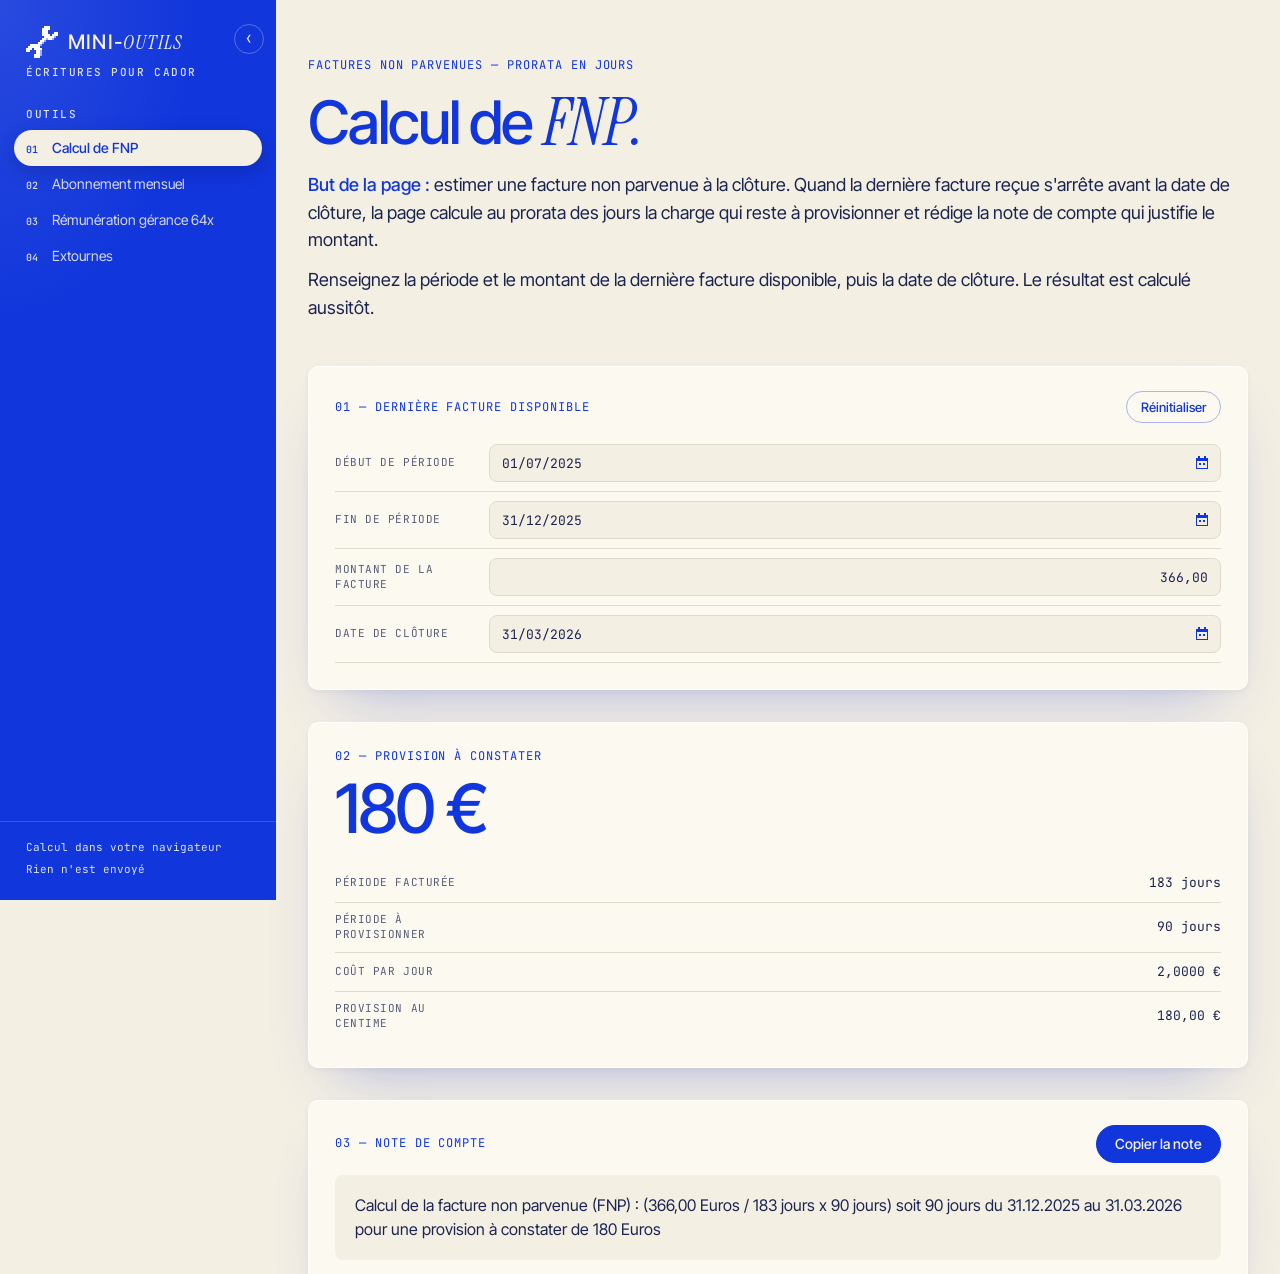
==== index.html @ ea710cd7 "Mini-outils : générateurs d'écritures pour Cador Pages web installables (PWA) : calcul de FNP, abonn" ====
<!DOCTYPE html>
<html lang="fr">
<head>
<meta charset="utf-8">
<meta name="viewport" content="width=device-width, initial-scale=1">
<title>Mini-outils</title>
<meta name="theme-color" content="#1136DB">
<link rel="manifest" href="manifest.webmanifest">
<!-- Page d'accueil : renvoie vers le premier outil. -->
<meta http-equiv="refresh" content="0; url=fnp.html">
<style>body { margin: 0; background: #F4EFE3; color: #1B2450; font: 16px system-ui, sans-serif; padding: 32px; }</style>
</head>
<body>
<p><a href="fnp.html">Ouvrir les mini-outils</a></p>
</body>
</html>
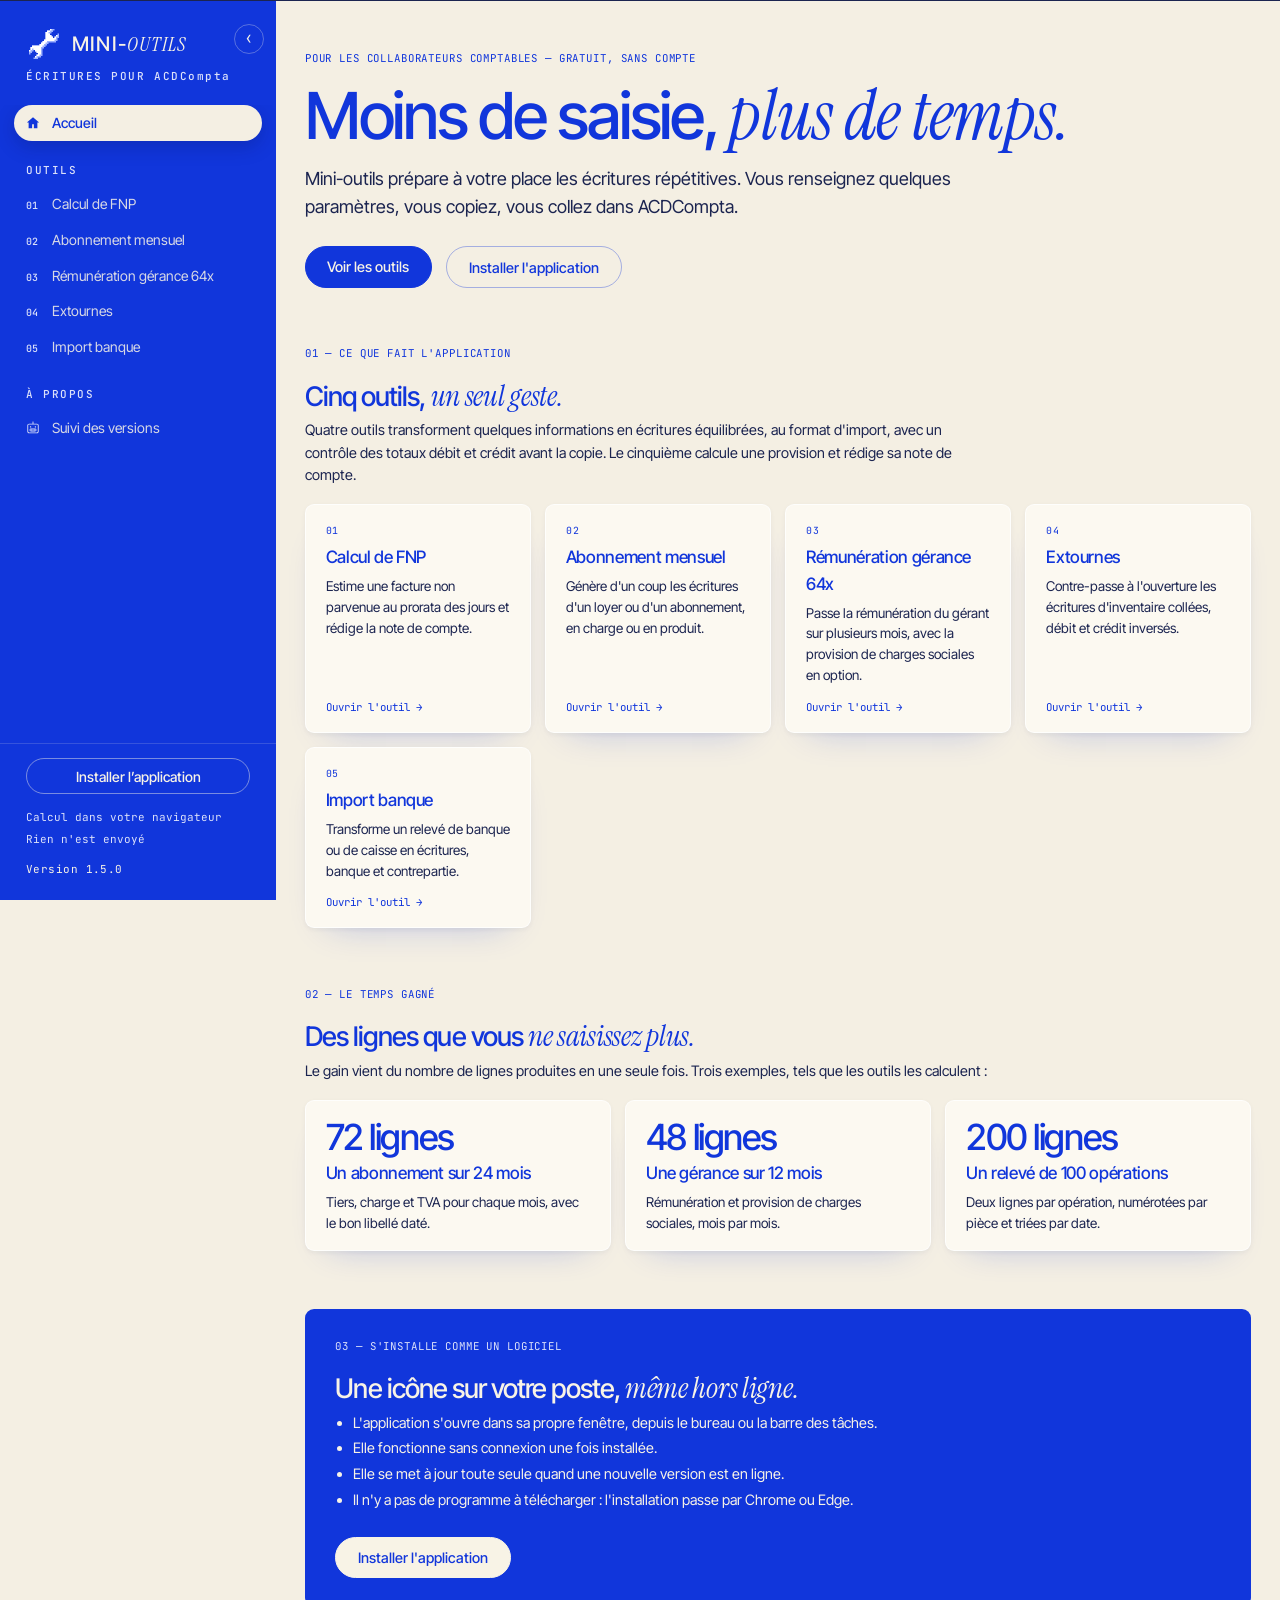
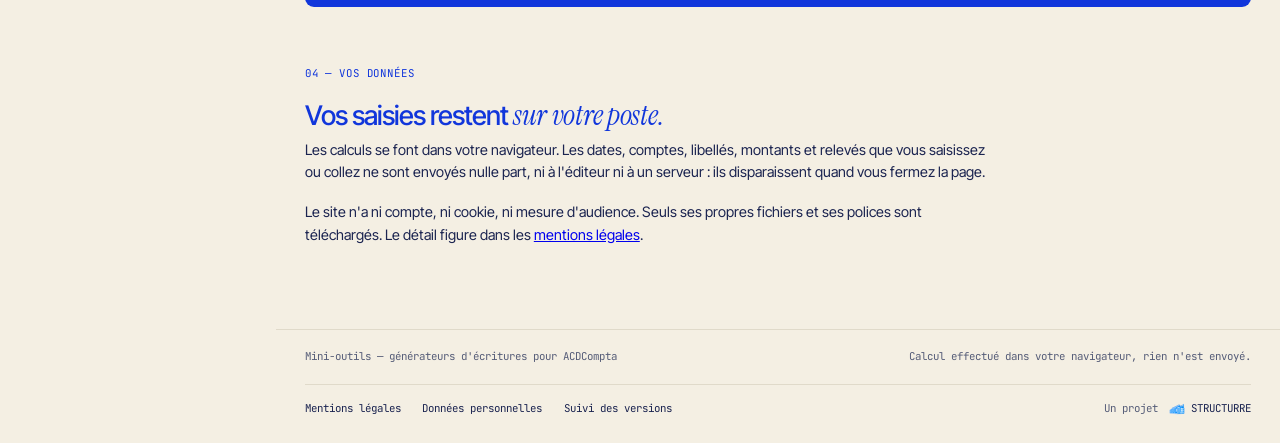
==== commit 22aee8d9: "Version 1.5.0 : page d'accueil Co-Authored-By: Claude Fable 5.2 <noreply@anthropic.com>" ====
--- a/index.html
+++ b/index.html
@@ -3,14 +3,130 @@
 <head>
 <meta charset="utf-8">
 <meta name="viewport" content="width=device-width, initial-scale=1">
-<title>Mini-outils</title>
 <meta name="theme-color" content="#1136DB">
+<meta name="description" content="Mini-outils prépare les écritures comptables répétitives (FNP, abonnements, rémunération de gérance, extournes, import de relevé) à coller dans ACDCompta. Gratuit, installable, sans envoi de données.">
 <link rel="manifest" href="manifest.webmanifest">
-<!-- Page d'accueil : renvoie vers le premier outil. -->
-<meta http-equiv="refresh" content="0; url=fnp.html">
-<style>body { margin: 0; background: #F4EFE3; color: #1B2450; font: 16px system-ui, sans-serif; padding: 32px; }</style>
+<link rel="apple-touch-icon" href="icones/icone-180.png">
+<title>Mini-outils — écritures comptables prêtes à coller</title>
+<link rel="preconnect" href="https://fonts.googleapis.com">
+<link rel="preconnect" href="https://fonts.gstatic.com" crossorigin>
+<link rel="stylesheet" href="https://fonts.googleapis.com/css2?family=Instrument+Serif:ital@0;1&family=Inter+Tight:wght@400;500;600&family=JetBrains+Mono:wght@400;500&display=swap">
+<link rel="stylesheet" href="commun.css">
 </head>
 <body>
-<p><a href="fnp.html">Ouvrir les mini-outils</a></p>
+
+<nav id="menu" aria-label="Outils"></nav>
+<div id="fond"></div>
+<div id="contenu">
+<div id="barre-mobile">
+  <button id="ouvrir" type="button" aria-label="Ouvrir le menu" aria-controls="menu" aria-expanded="false">&#9776;</button>
+  <span>MINI-OUTILS</span>
+</div>
+
+<main>
+  <div class="conteneur accueil">
+    <p class="eyebrow">Pour les collaborateurs comptables — gratuit, sans compte</p>
+    <h1>Moins de saisie, <em>plus de temps.</em></h1>
+    <p class="lead">Mini-outils prépare à votre place les écritures répétitives. Vous renseignez quelques paramètres, vous copiez, vous collez dans <span class="nom-propre">ACDCompta</span>.</p>
+    <div class="boutons">
+      <a class="btn grand" href="#outils">Voir les outils</a>
+      <button class="btn ghost grand" type="button" data-installer="info-haut">Installer l'application</button>
+      <span class="info-installer" id="info-haut" role="status" hidden></span>
+    </div>
+
+    <section id="outils">
+      <p class="eyebrow">01 — Ce que fait l'application</p>
+      <h2>Cinq outils, <em>un seul geste.</em></h2>
+      <p>Quatre outils transforment quelques informations en écritures équilibrées, au format d'import, avec un contrôle des totaux débit et crédit avant la copie. Le cinquième calcule une provision et rédige sa note de compte.</p>
+      <div class="cartes">
+        <a class="carte" href="fnp.html">
+          <span class="num">01</span>
+          <strong>Calcul de FNP</strong>
+          <span>Estime une facture non parvenue au prorata des jours et rédige la note de compte.</span>
+          <span class="suite">Ouvrir l'outil →</span>
+        </a>
+        <a class="carte" href="abo-mensuel.html">
+          <span class="num">02</span>
+          <strong>Abonnement mensuel</strong>
+          <span>Génère d'un coup les écritures d'un loyer ou d'un abonnement, en charge ou en produit.</span>
+          <span class="suite">Ouvrir l'outil →</span>
+        </a>
+        <a class="carte" href="rem-gerance.html">
+          <span class="num">03</span>
+          <strong>Rémunération gérance 64x</strong>
+          <span>Passe la rémunération du gérant sur plusieurs mois, avec la provision de charges sociales en option.</span>
+          <span class="suite">Ouvrir l'outil →</span>
+        </a>
+        <a class="carte" href="extournes.html">
+          <span class="num">04</span>
+          <strong>Extournes</strong>
+          <span>Contre-passe à l'ouverture les écritures d'inventaire collées, débit et crédit inversés.</span>
+          <span class="suite">Ouvrir l'outil →</span>
+        </a>
+        <a class="carte" href="import-banque.html">
+          <span class="num">05</span>
+          <strong>Import banque</strong>
+          <span>Transforme un relevé de banque ou de caisse en écritures, banque et contrepartie.</span>
+          <span class="suite">Ouvrir l'outil →</span>
+        </a>
+      </div>
+    </section>
+
+    <section>
+      <p class="eyebrow">02 — Le temps gagné</p>
+      <h2>Des lignes que vous <em>ne saisissez plus.</em></h2>
+      <p>Le gain vient du nombre de lignes produites en une seule fois. Trois exemples, tels que les outils les calculent :</p>
+      <div class="cartes">
+        <div class="carte">
+          <span class="chiffre">72 lignes</span>
+          <strong>Un abonnement sur 24 mois</strong>
+          <span>Tiers, charge et TVA pour chaque mois, avec le bon libellé daté.</span>
+        </div>
+        <div class="carte">
+          <span class="chiffre">48 lignes</span>
+          <strong>Une gérance sur 12 mois</strong>
+          <span>Rémunération et provision de charges sociales, mois par mois.</span>
+        </div>
+        <div class="carte">
+          <span class="chiffre">200 lignes</span>
+          <strong>Un relevé de 100 opérations</strong>
+          <span>Deux lignes par opération, numérotées par pièce et triées par date.</span>
+        </div>
+      </div>
+    </section>
+
+    <section class="bandeau-bleu">
+      <p class="eyebrow" style="color: var(--on-blue-muted)">03 — S'installe comme un logiciel</p>
+      <h2>Une icône sur votre poste, <em>même hors ligne.</em></h2>
+      <ul>
+        <li>L'application s'ouvre dans sa propre fenêtre, depuis le bureau ou la barre des tâches.</li>
+        <li>Elle fonctionne sans connexion une fois installée.</li>
+        <li>Elle se met à jour toute seule quand une nouvelle version est en ligne.</li>
+        <li>Il n'y a pas de programme à télécharger : l'installation passe par Chrome ou Edge.</li>
+      </ul>
+      <div class="boutons">
+        <button class="btn grand" type="button" data-installer="info-bas">Installer l'application</button>
+        <span class="info-installer" id="info-bas" role="status" hidden></span>
+      </div>
+    </section>
+
+    <section>
+      <p class="eyebrow">04 — Vos données</p>
+      <h2>Vos saisies restent <em>sur votre poste.</em></h2>
+      <p>Les calculs se font dans votre navigateur. Les dates, comptes, libellés, montants et relevés que vous saisissez ou collez ne sont envoyés nulle part, ni à l'éditeur ni à un serveur : ils disparaissent quand vous fermez la page.</p>
+      <p>Le site n'a ni compte, ni cookie, ni mesure d'audience. Seuls ses propres fichiers et ses polices sont téléchargés. Le détail figure dans les <a href="mentions-legales.html#donnees">mentions légales</a>.</p>
+    </section>
+  </div>
+</main>
+
+<footer class="site-footer">
+  <div class="conteneur">
+    <span>Mini-outils — générateurs d'écritures pour ACDCompta</span>
+    <span>Calcul effectué dans votre navigateur, rien n'est envoyé.</span>
+  </div>
+</footer>
+</div>
+
+<script src="commun.js"></script>
 </body>
 </html>
--- a/commun.css
+++ b/commun.css
@@ -0,0 +1,364 @@
+/* Mini-outils — styles communs. Thème repris de capedinvisibilite.fr */
+:root {
+  --blue: #1136DB;
+  --ink: #1B2450;
+  --muted: #565D78;
+  --cream: #F4EFE3;
+  --paper: #FCF9F1;
+  --chip: #EBE6D9;
+  --line: #E0DACA;
+  --on-blue: #F8F3E6;
+  --on-blue-muted: #DCE1FA;
+  --sans: 'Inter Tight', system-ui, sans-serif;
+  --serif: 'Instrument Serif', Georgia, serif;
+  --mono: 'JetBrains Mono', ui-monospace, Menlo, Consolas, monospace;
+}
+* { box-sizing: border-box; }
+[hidden] { display: none !important; }
+body {
+  margin: 0;
+  background: var(--cream);
+  color: var(--ink);
+  font-family: var(--sans);
+  font-size: 16px;
+  line-height: 1.55;
+  -webkit-font-smoothing: antialiased;
+}
+.conteneur { max-width: 1560px; margin: 0 auto; padding: 0 32px; }
+
+/* ---------- Menu de gauche (rempli par commun.js) ---------- */
+body { display: grid; grid-template-columns: 276px minmax(0, 1fr); min-height: 100vh; }
+#menu {
+  position: sticky; top: 0; height: 100vh; display: flex; flex-direction: column; min-height: 0;
+  background: var(--blue); color: var(--on-blue);
+}
+#menu :focus-visible { outline: 2px solid var(--on-blue); outline-offset: 2px; }
+.logo {
+  display: flex; align-items: center; gap: 10px; padding: 26px 26px 6px;
+  color: var(--on-blue); font-size: 20px; font-weight: 500; letter-spacing: 0.06em; text-decoration: none;
+}
+.logo svg { width: 36px; height: 36px; flex: none; }
+.logo b { font-weight: inherit; }
+.logo span { font-family: var(--serif); font-style: italic; font-weight: 400; }
+#menu h2:not(:first-child) { margin-top: 22px; }
+.entree .num svg { display: block; width: 14px; height: 14px; position: relative; top: 2px; }
+/* Un nom de logiciel garde sa casse, même dans un libellé en majuscules. */
+.nom-propre { text-transform: none; }
+.marque-sous {
+  display: block; padding: 0 26px 20px; color: var(--on-blue-muted);
+  font-family: var(--mono); font-size: 11px; font-weight: 500; letter-spacing: .14em; text-transform: uppercase;
+}
+#menu .defile { flex: 1; overflow-y: auto; padding: 0 14px 12px; scrollbar-width: thin; scrollbar-color: rgba(248, 243, 230, .25) transparent; }
+#menu h2 {
+  margin: 6px 12px 8px; color: var(--on-blue-muted);
+  font-family: var(--mono); font-size: 11px; font-weight: 500; line-height: 1.4; letter-spacing: .14em; text-transform: uppercase;
+}
+.entree {
+  display: flex; align-items: baseline; gap: 10px; width: 100%; padding: 7px 12px; border-radius: 999px;
+  color: rgba(248, 243, 230, .86); font-size: 14px; text-decoration: none; transition: background .15s, color .15s;
+}
+.entree .num { font-family: var(--mono); font-size: 10px; font-weight: 500; color: var(--on-blue-muted); width: 16px; flex: none; }
+.entree .lib { flex: 1; min-width: 0; overflow: hidden; text-overflow: ellipsis; white-space: nowrap; }
+.entree:hover { background: rgba(248, 243, 230, .10); color: var(--on-blue); }
+.entree[aria-current="page"] { background: var(--cream); color: var(--blue); font-weight: 500; box-shadow: 0 6px 18px rgba(8, 20, 90, .25); }
+.entree[aria-current="page"] .num { color: var(--blue); }
+#menu .pied {
+  padding: 14px 26px 20px; border-top: 1px solid rgba(248, 243, 230, .16); color: var(--on-blue-muted);
+  font-family: var(--mono); font-size: 11px; line-height: 2;
+}
+#menu .pied span { display: block; white-space: nowrap; }
+#installer {
+  display: block; width: 100%; height: 36px; margin: 0 0 12px; padding: 0 14px; cursor: pointer;
+  border-radius: 9999px; border: 1px solid rgba(248, 243, 230, .45); background: transparent; color: var(--on-blue);
+  font-family: var(--sans); font-size: 14px; font-weight: 500; transition: background .15s, color .15s;
+}
+#menu .pied #installer-info { white-space: normal; line-height: 1.5; margin: -4px 0 12px; color: var(--on-blue); }
+#installer:hover { background: var(--cream); color: var(--blue); border-color: var(--cream); }
+#menu .pied .version { display: block; margin-top: 8px; color: var(--on-blue); letter-spacing: .04em; text-decoration: none; }
+#menu .pied .version:hover { text-decoration: underline; text-underline-offset: 3px; }
+#replier {
+  position: absolute; top: 24px; right: 12px; width: 30px; height: 30px; padding: 0 0 2px;
+  border-radius: 50%; border: 1px solid rgba(248, 243, 230, .3); background: transparent; color: var(--on-blue);
+  font-family: var(--sans); font-size: 18px; line-height: 1; cursor: pointer; transition: background .15s;
+}
+#replier:hover { background: rgba(248, 243, 230, .14); }
+.logo { padding-right: 50px; }
+
+/* Menu replié : bande étroite avec le logo et les numéros (grand écran seulement) */
+@media (min-width: 821px) {
+  body { transition: grid-template-columns .2s ease; }
+  body.menu-replie { grid-template-columns: 64px minmax(0, 1fr); }
+  body.menu-replie .logo { padding: 24px 0 14px; justify-content: center; }
+  body.menu-replie .logo b, body.menu-replie .marque-sous, body.menu-replie #menu h2,
+  body.menu-replie .entree .lib, body.menu-replie #menu .pied { display: none; }
+  body.menu-replie #replier { position: static; margin: 0 auto 18px; flex: none; }
+  body.menu-replie #menu .defile { padding: 0 9px 12px; }
+  body.menu-replie .entree { justify-content: center; padding: 9px 0; }
+  body.menu-replie .entree .num { width: auto; font-size: 12px; }
+}
+/* Tout le contenu (hors menu) est affiché à 90 % de sa taille. */
+#contenu { min-width: 0; zoom: 0.9; }
+
+/* Ligne en haut de la page, sur toute la largeur, pour la détacher de la barre de titre
+   de la fenêtre (application installée) ou du navigateur. Elle reste visible au défilement. */
+body::before {
+  content: ""; position: fixed; z-index: 50; top: 0; left: 0; right: 0; height: 1px;
+  background: var(--ink); pointer-events: none;
+}
+#barre-mobile { display: none; }
+#fond { display: none; }
+
+main { padding: 56px 0 72px; }
+.eyebrow {
+  font-family: var(--mono); font-size: 12px; text-transform: uppercase;
+  letter-spacing: 0.08em; color: var(--blue); margin: 0 0 14px;
+}
+h1 {
+  font-size: clamp(38px, 5.2vw, 60px); line-height: 1.02; font-weight: 500;
+  letter-spacing: -0.035em; color: var(--blue); margin: 0 0 16px;
+}
+h1 em { font-family: var(--serif); font-style: italic; font-weight: 400; letter-spacing: -0.01em; font-size: 1.08em; }
+.lead { font-size: 18px; margin: 0 0 12px; }
+.lead strong { font-weight: 500; color: var(--blue); }
+.lead + .grille { margin-top: 44px; }
+
+.grille { display: grid; grid-template-columns: 380px minmax(0, 1fr); gap: 32px; align-items: start; }
+.colonne { display: grid; gap: 32px; }
+
+.panel {
+  background: var(--paper);
+  border: 1px solid rgba(255, 255, 255, .8);
+  border-radius: 10px;
+  box-shadow: 0 30px 60px -30px rgba(17, 54, 219, .32), 0 2px 6px rgba(27, 36, 80, .05);
+  padding: 24px 26px 26px;
+}
+.panel .eyebrow { margin-bottom: 8px; }
+
+.champ {
+  display: grid; grid-template-columns: 140px minmax(0, 1fr); gap: 14px; align-items: center;
+  padding: 9px 0; border-bottom: 1px solid var(--line);
+}
+.champ:last-child { border-bottom: 0; }
+.champ label, .champ .etiquette {
+  font-family: var(--mono); font-size: 11px; text-transform: uppercase;
+  letter-spacing: 0.05em; color: var(--muted); line-height: 1.4;
+}
+.champ .aide { display: block; text-transform: none; letter-spacing: 0; font-size: 11px; margin-top: 2px; opacity: .85; }
+.champ input[type="text"], .champ input[type="number"], .champ input[type="date"], .champ select {
+  width: 100%; height: 38px; padding: 0 12px;
+  font-family: var(--mono); font-size: 13px; color: var(--ink);
+  background: var(--cream); border: 1px solid var(--line); border-radius: 8px;
+}
+.saisie {
+  display: block; width: 100%; min-height: 240px; padding: 12px; resize: vertical;
+  font-family: var(--mono); font-size: 12px; line-height: 1.6; color: var(--ink); white-space: pre; overflow: auto; tab-size: 12;
+  background: var(--cream); border: 1px solid var(--line); border-radius: 8px;
+}
+.saisie:focus { outline: 2px solid var(--blue); outline-offset: 1px; border-color: var(--blue); }
+.aide-bloc { font-size: 14px; color: var(--muted); margin: 0 0 12px; }
+.champ input:focus, .champ select:focus { outline: 2px solid var(--blue); outline-offset: 1px; border-color: var(--blue); }
+/* ---------- Copie réussie : confettis et message ---------- */
+.confetti { position: fixed; z-index: 60; pointer-events: none; }
+.bravo {
+  position: fixed; z-index: 55; left: 50%; bottom: 32px; max-width: calc(100vw - 32px);
+  padding: 12px 22px; border-radius: 9999px; background: var(--blue); color: var(--on-blue);
+  font-size: 16px; font-weight: 500; text-align: center;
+  box-shadow: 0 18px 40px -12px rgba(17, 54, 219, .55);
+  opacity: 0; transform: translate(-50%, 16px); pointer-events: none;
+  transition: opacity .25s ease, transform .25s ease;
+}
+.bravo.visible { opacity: 1; transform: translate(-50%, 0); }
+
+/* ---------- Bandeau « nouvelle version disponible » ---------- */
+.maj {
+  position: fixed; z-index: 58; left: 50%; top: 20px; transform: translateX(-50%); max-width: calc(100vw - 32px);
+  display: flex; align-items: center; gap: 14px; padding: 8px 8px 8px 20px; border-radius: 9999px;
+  background: var(--ink); color: var(--on-blue); font-size: 14px; font-weight: 500;
+  box-shadow: 0 18px 40px -12px rgba(27, 36, 80, .55);
+}
+.maj button {
+  font: inherit; height: 32px; padding: 0 14px; border-radius: 9999px; border: 0; cursor: pointer;
+  background: var(--on-blue); color: var(--blue);
+}
+
+/* ---------- Calendrier maison (construit par commun.js) ---------- */
+.date-champ { position: relative; display: block; }
+.champ .date-champ input { padding-right: 42px; }
+.cal-bouton {
+  position: absolute; top: 4px; right: 4px; width: 30px; height: 30px; padding: 7px;
+  border: 0; border-radius: 50%; background: transparent; color: var(--blue); cursor: pointer;
+}
+.cal-bouton:hover, .cal-bouton[aria-expanded="true"] { background: var(--blue); color: var(--on-blue); }
+.cal-bouton svg { display: block; width: 16px; height: 16px; }
+.cal {
+  position: absolute; z-index: 30; top: calc(100% + 8px); right: 0; width: 292px; padding: 16px 16px 12px;
+  background: var(--paper); border: 1px solid var(--line); border-radius: 10px;
+  box-shadow: 0 30px 60px -20px rgba(17, 54, 219, .38), 0 4px 14px rgba(27, 36, 80, .10);
+}
+.cal button { font: inherit; border: 0; background: transparent; cursor: pointer; padding: 0; color: inherit; }
+.cal button:focus-visible { outline: 2px solid var(--blue); outline-offset: 1px; }
+.cal-tete { display: flex; align-items: center; justify-content: space-between; gap: 8px; margin-bottom: 10px; }
+.cal-titre { font-family: var(--sans); font-size: 18px; font-weight: 500; letter-spacing: -0.02em; color: var(--blue); text-transform: capitalize; white-space: nowrap; }
+.cal-titre em { font-family: var(--serif); font-style: italic; font-weight: 400; font-size: 1.12em; letter-spacing: 0; }
+.cal-nav { display: flex; gap: 2px; }
+.cal-nav button { width: 26px; height: 26px; border-radius: 50%; color: var(--blue); font-size: 16px; line-height: 1; padding-bottom: 2px; }
+.cal-nav button:hover { background: var(--chip); }
+.cal-grille { display: grid; grid-template-columns: repeat(7, 1fr); gap: 2px; }
+.cal-jour-nom {
+  font-family: var(--mono); font-size: 10px; text-transform: uppercase; letter-spacing: .08em;
+  color: var(--muted); text-align: center; padding: 6px 0;
+}
+.cal .cal-jour {
+  height: 34px; border-radius: 9999px; font-family: var(--mono); font-size: 13px; color: var(--ink);
+  border: 1px solid transparent; transition: background .12s;
+}
+.cal .cal-jour:hover { background: var(--chip); }
+.cal .cal-jour.hors { color: var(--muted); opacity: .5; }
+.cal .cal-jour.auj { border-color: rgba(17, 54, 219, .45); color: var(--blue); }
+.cal .cal-jour.choisi { background: var(--blue); color: var(--on-blue); font-weight: 500; opacity: 1; border-color: var(--blue); }
+.cal-pied { display: flex; justify-content: space-between; margin-top: 10px; padding-top: 10px; border-top: 1px solid var(--line); }
+.cal-pied button { font-family: var(--sans); font-size: 13px; font-weight: 500; color: var(--blue); padding: 4px 2px; }
+.cal-pied button:hover { text-decoration: underline; text-underline-offset: 3px; }
+
+.champ input::placeholder { color: var(--muted); opacity: .6; }
+.champ input.erreur { border-color: var(--blue); background: var(--chip); }
+.champ input[type="checkbox"] { width: 20px; height: 20px; margin: 9px 0; accent-color: var(--blue); justify-self: start; }
+.champ .valeur { font-family: var(--mono); font-size: 13px; color: var(--ink); }
+.champ .valeur.code { color: var(--blue); }
+.champ.total .valeur { font-family: var(--sans); font-size: 26px; font-weight: 500; letter-spacing: -0.02em; color: var(--blue); text-align: right; }
+.droite { text-align: right; }
+.ok { display: inline-block; background: var(--blue); color: var(--on-blue); padding: 2px 12px; border-radius: 9999px; font-weight: 500; }
+.ecart { display: inline-block; background: var(--chip); color: var(--ink); padding: 2px 12px; border-radius: 9999px; }
+
+.alertes { margin: 16px 0 0; padding: 0; list-style: none; }
+.alertes:empty { display: none; }
+.alertes li { background: var(--chip); border-radius: 8px; padding: 10px 14px; font-size: 14px; }
+.alertes li + li { margin-top: 6px; }
+
+.barre { display: flex; justify-content: space-between; align-items: center; gap: 16px; flex-wrap: wrap; margin-bottom: 12px; }
+.barre .eyebrow { margin: 0; }
+.barre .actions { display: flex; align-items: center; gap: 14px; flex-wrap: wrap; }
+.btn {
+  font-family: var(--sans); font-size: 14px; font-weight: 500;
+  height: 38px; padding: 0 18px; border-radius: 9999px; cursor: pointer;
+  background: var(--blue); color: var(--on-blue); border: 1px solid var(--blue);
+  transition: background .15s, color .15s;
+}
+.btn:hover:not(:disabled) { background: var(--ink); border-color: var(--ink); }
+.btn.ghost { height: 32px; padding: 0 14px; font-size: 13px; background: transparent; color: var(--blue); border-color: rgba(17, 54, 219, .35); }
+.btn.ghost:hover:not(:disabled) { background: var(--blue); border-color: var(--blue); color: var(--on-blue); }
+.btn:focus-visible { outline: 2px solid var(--blue); outline-offset: 2px; }
+.btn:disabled { background: transparent; color: var(--muted); border-color: var(--line); cursor: not-allowed; }
+.etat { font-family: var(--mono); font-size: 12px; color: var(--muted); }
+
+.cadre-table { overflow-x: auto; }
+table { width: 100%; border-collapse: collapse; }
+thead th {
+  font-family: var(--mono); font-size: 11px; font-weight: 400; text-transform: uppercase;
+  letter-spacing: 0.05em; color: var(--muted); text-align: left;
+  padding: 4px 12px 8px 0; border-bottom: 1px solid var(--line);
+}
+tbody td {
+  padding: 7px 12px 7px 0; font-family: var(--mono); font-size: 13px; color: var(--ink); white-space: nowrap;
+}
+tbody td.num { color: var(--muted); }
+tbody td.compte { color: var(--blue); }
+tbody td.lib { font-family: var(--sans); font-size: 15px; }
+tbody tr.debut td { border-top: 1px solid var(--line); }
+tbody tr:first-child.debut td { border-top: 0; }
+th.droite, td.droite { text-align: right; padding-right: 0; padding-left: 12px; }
+.vide { background: var(--cream); border-radius: 8px; padding: 18px 20px; margin-top: 12px; }
+
+.resultat { font-size: clamp(44px, 6vw, 68px); line-height: 1; font-weight: 500; letter-spacing: -0.035em; color: var(--blue); margin: 6px 0 22px; }
+.note { background: var(--cream); border-radius: 8px; padding: 18px 20px; margin: 0; font-size: 16px; }
+
+.site-footer { border-top: 1px solid var(--line); }
+.site-footer .conteneur {
+  display: flex; justify-content: space-between; gap: 16px; flex-wrap: wrap;
+  padding-top: 20px; padding-bottom: 28px;
+  font-family: var(--mono); font-size: 12px; color: var(--muted);
+}
+
+.pied-commun {
+  flex-basis: 100%; display: flex; justify-content: space-between; align-items: center; gap: 12px 24px; flex-wrap: wrap;
+  margin-top: 6px; padding-top: 16px; border-top: 1px solid var(--line);
+}
+.legal { display: flex; gap: 8px 24px; flex-wrap: wrap; }
+.legal a, .projet a { color: var(--ink); text-decoration: none; }
+.legal a:hover, .projet a:hover { color: var(--blue); text-decoration: underline; text-underline-offset: 3px; }
+.projet a { display: inline-flex; align-items: center; gap: 6px; vertical-align: middle; margin-left: 4px; }
+.projet img { display: block; }
+
+/* ---------- Page d'accueil ---------- */
+.accueil h1 { font-size: clamp(42px, 6vw, 72px); }
+.accueil .lead { max-width: 760px; font-size: 20px; }
+.accueil h2 { font-size: 30px; font-weight: 500; letter-spacing: -0.035em; line-height: 1.1; color: var(--blue); margin: 0 0 8px; }
+.accueil h2 em { font-family: var(--serif); font-style: italic; font-weight: 400; letter-spacing: -0.01em; font-size: 1.08em; }
+.accueil section { margin-top: 64px; }
+.accueil section > p { max-width: 760px; margin: 0 0 20px; }
+.boutons { display: flex; align-items: center; gap: 12px 16px; flex-wrap: wrap; margin-top: 28px; }
+a.btn { display: inline-flex; align-items: center; text-decoration: none; }
+.btn.grand { height: 46px; padding: 0 24px; font-size: 16px; }
+.btn.ghost.grand { height: 46px; padding: 0 24px; font-size: 16px; }
+.info-installer { flex-basis: 100%; font-size: 14px; color: var(--muted); }
+.cartes { display: grid; grid-template-columns: repeat(auto-fit, minmax(250px, 1fr)); gap: 16px; }
+.carte {
+  display: flex; flex-direction: column; gap: 6px; padding: 20px 22px 18px; text-decoration: none; color: var(--ink);
+  background: var(--paper); border: 1px solid rgba(255, 255, 255, .8); border-radius: 10px;
+  box-shadow: 0 20px 40px -28px rgba(17, 54, 219, .32), 0 2px 6px rgba(27, 36, 80, .05);
+  transition: box-shadow .15s, transform .15s;
+}
+a.carte:hover { box-shadow: 0 24px 44px -24px rgba(17, 54, 219, .45), 0 2px 6px rgba(27, 36, 80, .08); transform: translateY(-2px); }
+.carte .num { font-family: var(--mono); font-size: 11px; letter-spacing: .08em; color: var(--blue); }
+.carte strong { font-size: 19px; font-weight: 500; letter-spacing: -0.02em; color: var(--blue); }
+.carte span { font-size: 15px; }
+.carte .chiffre { font-size: 40px; font-weight: 500; letter-spacing: -0.04em; line-height: 1; color: var(--blue); }
+.carte .suite { margin-top: auto; padding-top: 8px; font-family: var(--mono); font-size: 12px; color: var(--blue); }
+.bandeau-bleu { background: var(--blue); color: var(--on-blue); border-radius: 10px; padding: 32px 34px; }
+.bandeau-bleu h2 { color: var(--on-blue); }
+.bandeau-bleu p { color: var(--on-blue-muted); }
+.bandeau-bleu .btn { background: var(--on-blue); color: var(--blue); border-color: var(--on-blue); }
+.bandeau-bleu .btn:hover:not(:disabled) { background: var(--cream); border-color: var(--cream); color: var(--ink); }
+.bandeau-bleu .info-installer { color: var(--on-blue); }
+.bandeau-bleu ul { margin: 0 0 6px; padding-left: 20px; max-width: 760px; }
+.bandeau-bleu li { margin: 0 0 4px; }
+
+/* ---------- Pages de texte (mentions légales) ---------- */
+.conteneur.prose { max-width: 844px; margin: 0; }
+.prose h2 { font-size: 24px; font-weight: 500; letter-spacing: -0.03em; line-height: 1.15; color: var(--blue); margin: 40px 0 10px; scroll-margin-top: 24px; }
+.prose p { margin: 0 0 10px; }
+.prose a { color: var(--blue); text-underline-offset: 3px; }
+.version-bloc { padding: 4px 0 14px; border-bottom: 1px solid var(--line); }
+.version-bloc h2 { display: flex; align-items: center; gap: 12px; margin: 22px 0 8px; font-family: var(--mono); font-size: 12px; font-weight: 400; letter-spacing: .05em; text-transform: uppercase; color: var(--muted); }
+.version-bloc .numero { background: var(--blue); color: var(--on-blue); padding: 2px 12px; border-radius: 9999px; font-size: 13px; font-weight: 500; letter-spacing: 0; }
+.version-bloc ul { margin: 0; padding-left: 20px; }
+.version-bloc li { margin: 0 0 4px; }
+.prose .donnee { font-family: var(--mono); font-size: 14px; }
+
+@media (max-width: 1400px) {
+  .grille { grid-template-columns: minmax(0, 1fr); }
+}
+@media (max-width: 820px) {
+  body { grid-template-columns: minmax(0, 1fr); }
+  #menu { position: fixed; z-index: 40; inset: 0 auto 0 0; width: min(300px, 86vw); transform: translateX(-102%); transition: transform .25s ease; }
+  #replier { display: none; }
+  body.menu-ouvert #menu { transform: none; box-shadow: 0 0 60px rgba(8, 20, 90, .5); }
+  body.menu-ouvert #fond { display: block; position: fixed; z-index: 35; inset: 0; background: rgba(27, 36, 80, .35); }
+  #barre-mobile {
+    display: flex; align-items: center; gap: 12px; padding: 12px 16px; border-bottom: 1px solid var(--line);
+    position: sticky; top: 0; z-index: 5; background: var(--cream);
+    color: var(--blue); font-weight: 500; letter-spacing: 0.06em;
+  }
+  #ouvrir {
+    width: 42px; height: 42px; flex: none; border-radius: 50%; border: 0; cursor: pointer;
+    background: var(--blue); color: var(--on-blue); font-size: 18px; line-height: 1;
+  }
+  .conteneur { padding: 0 16px; }
+  main { padding: 36px 0 48px; }
+  .panel { padding: 20px 18px; }
+}
+@media (prefers-reduced-motion: reduce) { * { transition: none !important; } }
+@media print {
+  body { display: block; }
+  #menu, #barre-mobile, .btn { display: none !important; }
+}
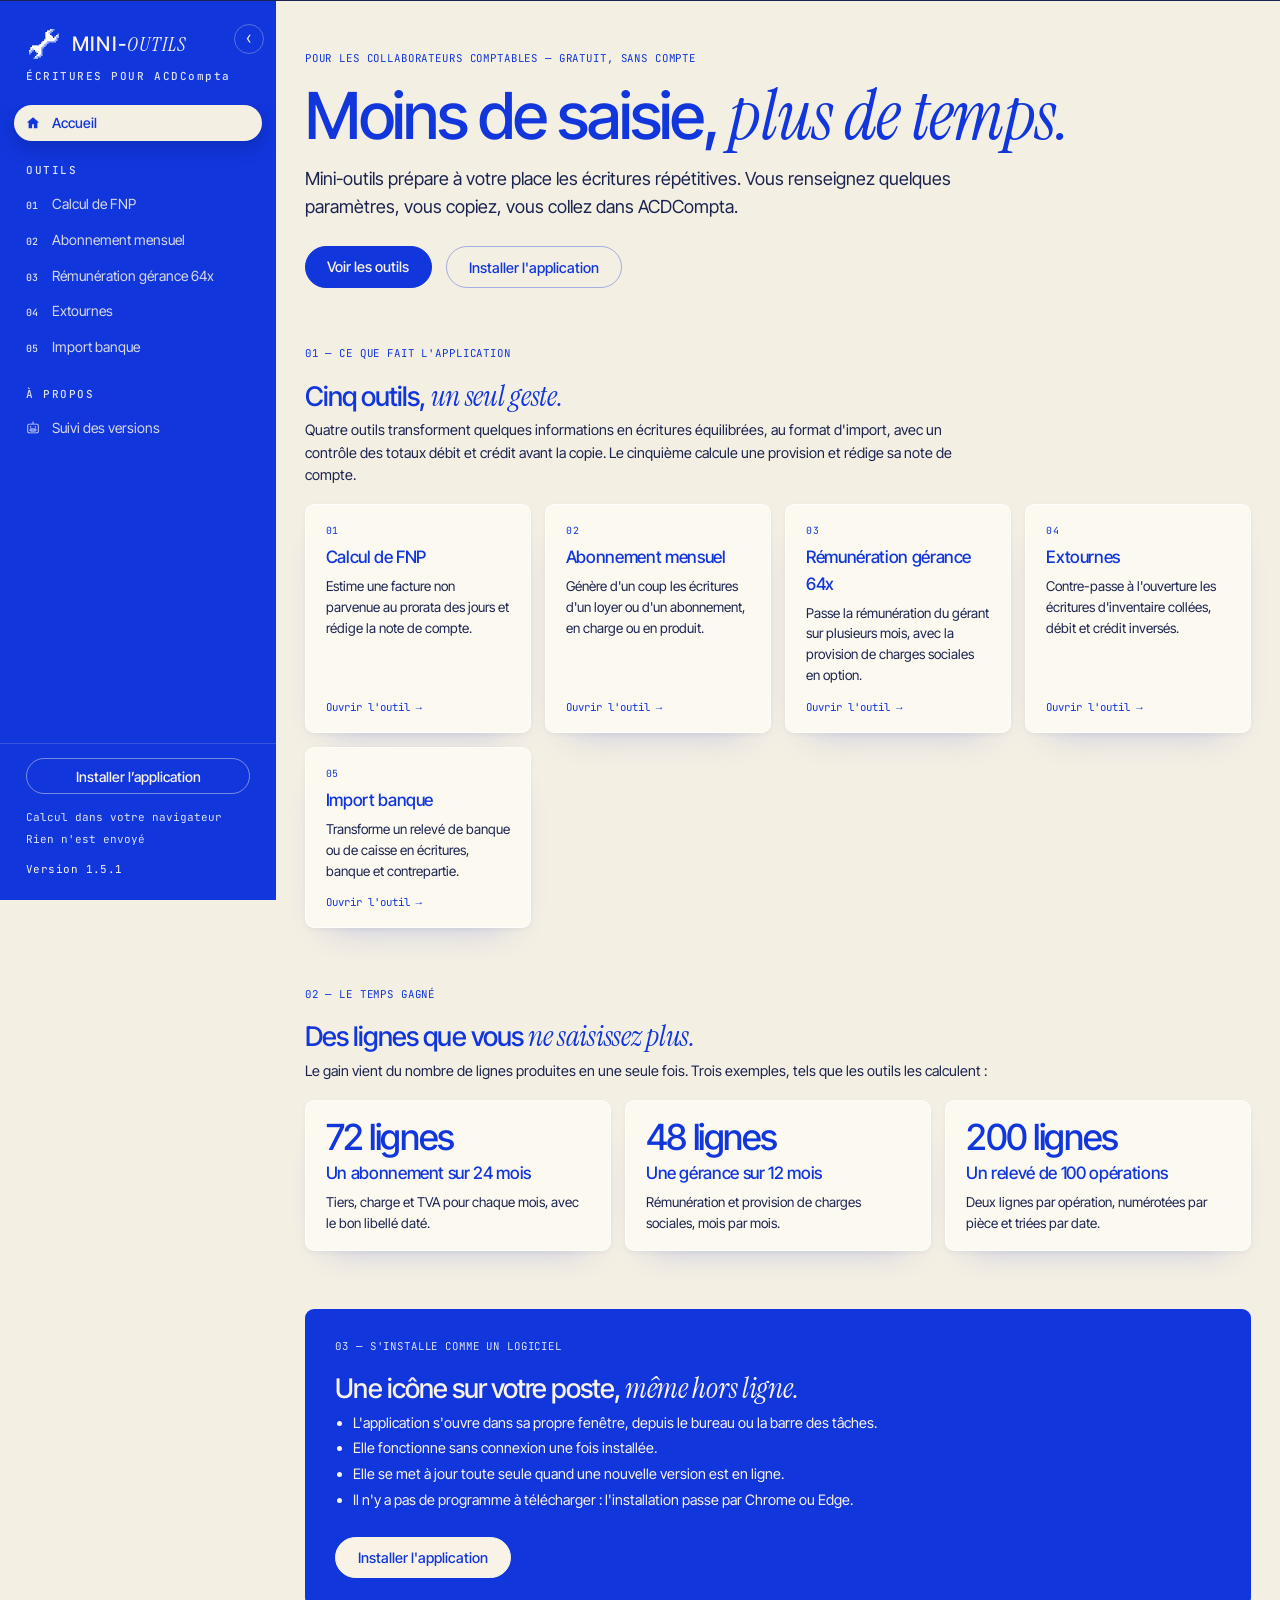
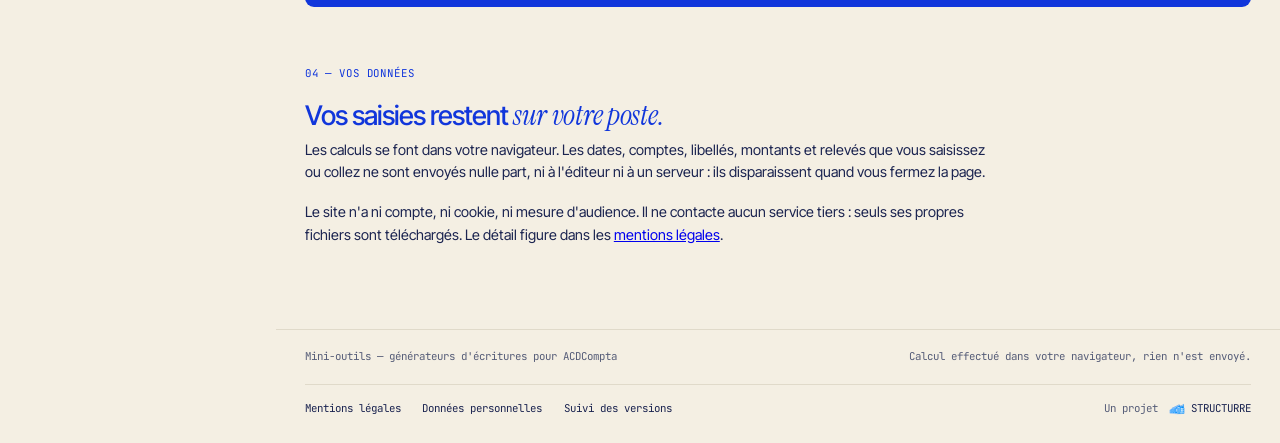
==== commit b615ad30: "Version 1.5.1 : polices hébergées dans le site Co-Authored-By: Claude Fable 5.2 <noreply@anthropic.c" ====
--- a/index.html
+++ b/index.html
@@ -8,9 +8,6 @@
 <link rel="manifest" href="manifest.webmanifest">
 <link rel="apple-touch-icon" href="icones/icone-180.png">
 <title>Mini-outils — écritures comptables prêtes à coller</title>
-<link rel="preconnect" href="https://fonts.googleapis.com">
-<link rel="preconnect" href="https://fonts.gstatic.com" crossorigin>
-<link rel="stylesheet" href="https://fonts.googleapis.com/css2?family=Instrument+Serif:ital@0;1&family=Inter+Tight:wght@400;500;600&family=JetBrains+Mono:wght@400;500&display=swap">
 <link rel="stylesheet" href="commun.css">
 </head>
 <body>
@@ -114,7 +111,7 @@
       <p class="eyebrow">04 — Vos données</p>
       <h2>Vos saisies restent <em>sur votre poste.</em></h2>
       <p>Les calculs se font dans votre navigateur. Les dates, comptes, libellés, montants et relevés que vous saisissez ou collez ne sont envoyés nulle part, ni à l'éditeur ni à un serveur : ils disparaissent quand vous fermez la page.</p>
-      <p>Le site n'a ni compte, ni cookie, ni mesure d'audience. Seuls ses propres fichiers et ses polices sont téléchargés. Le détail figure dans les <a href="mentions-legales.html#donnees">mentions légales</a>.</p>
+      <p>Le site n'a ni compte, ni cookie, ni mesure d'audience. Il ne contacte aucun service tiers : seuls ses propres fichiers sont téléchargés. Le détail figure dans les <a href="mentions-legales.html#donnees">mentions légales</a>.</p>
     </section>
   </div>
 </main>
--- a/commun.css
+++ b/commun.css
@@ -1,4 +1,23 @@
 /* Mini-outils — styles communs. Thème repris de capedinvisibilite.fr */
+
+/* Polices hébergées dans le site (dossier polices/, licences SIL OFL jointes) : aucune
+   requête vers un service tiers. Fichiers récupérés depuis Google Fonts, sous-ensembles
+   latin et latin étendu ; Inter Tight et JetBrains Mono sont des polices variables,
+   un même fichier sert plusieurs graisses. */
+@font-face { font-family: 'Instrument Serif'; font-style: italic; font-weight: 400; font-display: swap; src: url(polices/instrument-serif-italique-latin-ext.woff2) format('woff2'); unicode-range: U+0100-02BA, U+02BD-02C5, U+02C7-02CC, U+02CE-02D7, U+02DD-02FF, U+0304, U+0308, U+0329, U+1D00-1DBF, U+1E00-1E9F, U+1EF2-1EFF, U+2020, U+20A0-20AB, U+20AD-20C4, U+2113, U+2C60-2C7F, U+A720-A7FF; }
+@font-face { font-family: 'Instrument Serif'; font-style: italic; font-weight: 400; font-display: swap; src: url(polices/instrument-serif-italique-latin.woff2) format('woff2'); unicode-range: U+0000-00FF, U+0131, U+0152-0153, U+02BB-02BC, U+02C6, U+02DA, U+02DC, U+0304, U+0308, U+0329, U+2000-206F, U+20AC, U+2122, U+2191, U+2193, U+2212, U+2215, U+FEFF, U+FFFD; }
+@font-face { font-family: 'Instrument Serif'; font-style: normal; font-weight: 400; font-display: swap; src: url(polices/instrument-serif-latin-ext.woff2) format('woff2'); unicode-range: U+0100-02BA, U+02BD-02C5, U+02C7-02CC, U+02CE-02D7, U+02DD-02FF, U+0304, U+0308, U+0329, U+1D00-1DBF, U+1E00-1E9F, U+1EF2-1EFF, U+2020, U+20A0-20AB, U+20AD-20C4, U+2113, U+2C60-2C7F, U+A720-A7FF; }
+@font-face { font-family: 'Instrument Serif'; font-style: normal; font-weight: 400; font-display: swap; src: url(polices/instrument-serif-latin.woff2) format('woff2'); unicode-range: U+0000-00FF, U+0131, U+0152-0153, U+02BB-02BC, U+02C6, U+02DA, U+02DC, U+0304, U+0308, U+0329, U+2000-206F, U+20AC, U+2122, U+2191, U+2193, U+2212, U+2215, U+FEFF, U+FFFD; }
+@font-face { font-family: 'Inter Tight'; font-style: normal; font-weight: 400; font-display: swap; src: url(polices/inter-tight-latin-ext.woff2) format('woff2'); unicode-range: U+0100-02BA, U+02BD-02C5, U+02C7-02CC, U+02CE-02D7, U+02DD-02FF, U+0304, U+0308, U+0329, U+1D00-1DBF, U+1E00-1E9F, U+1EF2-1EFF, U+2020, U+20A0-20AB, U+20AD-20C4, U+2113, U+2C60-2C7F, U+A720-A7FF; }
+@font-face { font-family: 'Inter Tight'; font-style: normal; font-weight: 400; font-display: swap; src: url(polices/inter-tight-latin.woff2) format('woff2'); unicode-range: U+0000-00FF, U+0131, U+0152-0153, U+02BB-02BC, U+02C6, U+02DA, U+02DC, U+0304, U+0308, U+0329, U+2000-206F, U+20AC, U+2122, U+2191, U+2193, U+2212, U+2215, U+FEFF, U+FFFD; }
+@font-face { font-family: 'Inter Tight'; font-style: normal; font-weight: 500; font-display: swap; src: url(polices/inter-tight-latin-ext.woff2) format('woff2'); unicode-range: U+0100-02BA, U+02BD-02C5, U+02C7-02CC, U+02CE-02D7, U+02DD-02FF, U+0304, U+0308, U+0329, U+1D00-1DBF, U+1E00-1E9F, U+1EF2-1EFF, U+2020, U+20A0-20AB, U+20AD-20C4, U+2113, U+2C60-2C7F, U+A720-A7FF; }
+@font-face { font-family: 'Inter Tight'; font-style: normal; font-weight: 500; font-display: swap; src: url(polices/inter-tight-latin.woff2) format('woff2'); unicode-range: U+0000-00FF, U+0131, U+0152-0153, U+02BB-02BC, U+02C6, U+02DA, U+02DC, U+0304, U+0308, U+0329, U+2000-206F, U+20AC, U+2122, U+2191, U+2193, U+2212, U+2215, U+FEFF, U+FFFD; }
+@font-face { font-family: 'Inter Tight'; font-style: normal; font-weight: 600; font-display: swap; src: url(polices/inter-tight-latin-ext.woff2) format('woff2'); unicode-range: U+0100-02BA, U+02BD-02C5, U+02C7-02CC, U+02CE-02D7, U+02DD-02FF, U+0304, U+0308, U+0329, U+1D00-1DBF, U+1E00-1E9F, U+1EF2-1EFF, U+2020, U+20A0-20AB, U+20AD-20C4, U+2113, U+2C60-2C7F, U+A720-A7FF; }
+@font-face { font-family: 'Inter Tight'; font-style: normal; font-weight: 600; font-display: swap; src: url(polices/inter-tight-latin.woff2) format('woff2'); unicode-range: U+0000-00FF, U+0131, U+0152-0153, U+02BB-02BC, U+02C6, U+02DA, U+02DC, U+0304, U+0308, U+0329, U+2000-206F, U+20AC, U+2122, U+2191, U+2193, U+2212, U+2215, U+FEFF, U+FFFD; }
+@font-face { font-family: 'JetBrains Mono'; font-style: normal; font-weight: 400; font-display: swap; src: url(polices/jetbrains-mono-latin-ext.woff2) format('woff2'); unicode-range: U+0100-02BA, U+02BD-02C5, U+02C7-02CC, U+02CE-02D7, U+02DD-02FF, U+0304, U+0308, U+0329, U+1D00-1DBF, U+1E00-1E9F, U+1EF2-1EFF, U+2020, U+20A0-20AB, U+20AD-20C4, U+2113, U+2C60-2C7F, U+A720-A7FF; }
+@font-face { font-family: 'JetBrains Mono'; font-style: normal; font-weight: 400; font-display: swap; src: url(polices/jetbrains-mono-latin.woff2) format('woff2'); unicode-range: U+0000-00FF, U+0131, U+0152-0153, U+02BB-02BC, U+02C6, U+02DA, U+02DC, U+0304, U+0308, U+0329, U+2000-206F, U+20AC, U+2122, U+2191, U+2193, U+2212, U+2215, U+FEFF, U+FFFD; }
+@font-face { font-family: 'JetBrains Mono'; font-style: normal; font-weight: 500; font-display: swap; src: url(polices/jetbrains-mono-latin-ext.woff2) format('woff2'); unicode-range: U+0100-02BA, U+02BD-02C5, U+02C7-02CC, U+02CE-02D7, U+02DD-02FF, U+0304, U+0308, U+0329, U+1D00-1DBF, U+1E00-1E9F, U+1EF2-1EFF, U+2020, U+20A0-20AB, U+20AD-20C4, U+2113, U+2C60-2C7F, U+A720-A7FF; }
+@font-face { font-family: 'JetBrains Mono'; font-style: normal; font-weight: 500; font-display: swap; src: url(polices/jetbrains-mono-latin.woff2) format('woff2'); unicode-range: U+0000-00FF, U+0131, U+0152-0153, U+02BB-02BC, U+02C6, U+02DA, U+02DC, U+0304, U+0308, U+0329, U+2000-206F, U+20AC, U+2122, U+2191, U+2193, U+2212, U+2215, U+FEFF, U+FFFD; }
 :root {
   --blue: #1136DB;
   --ink: #1B2450;
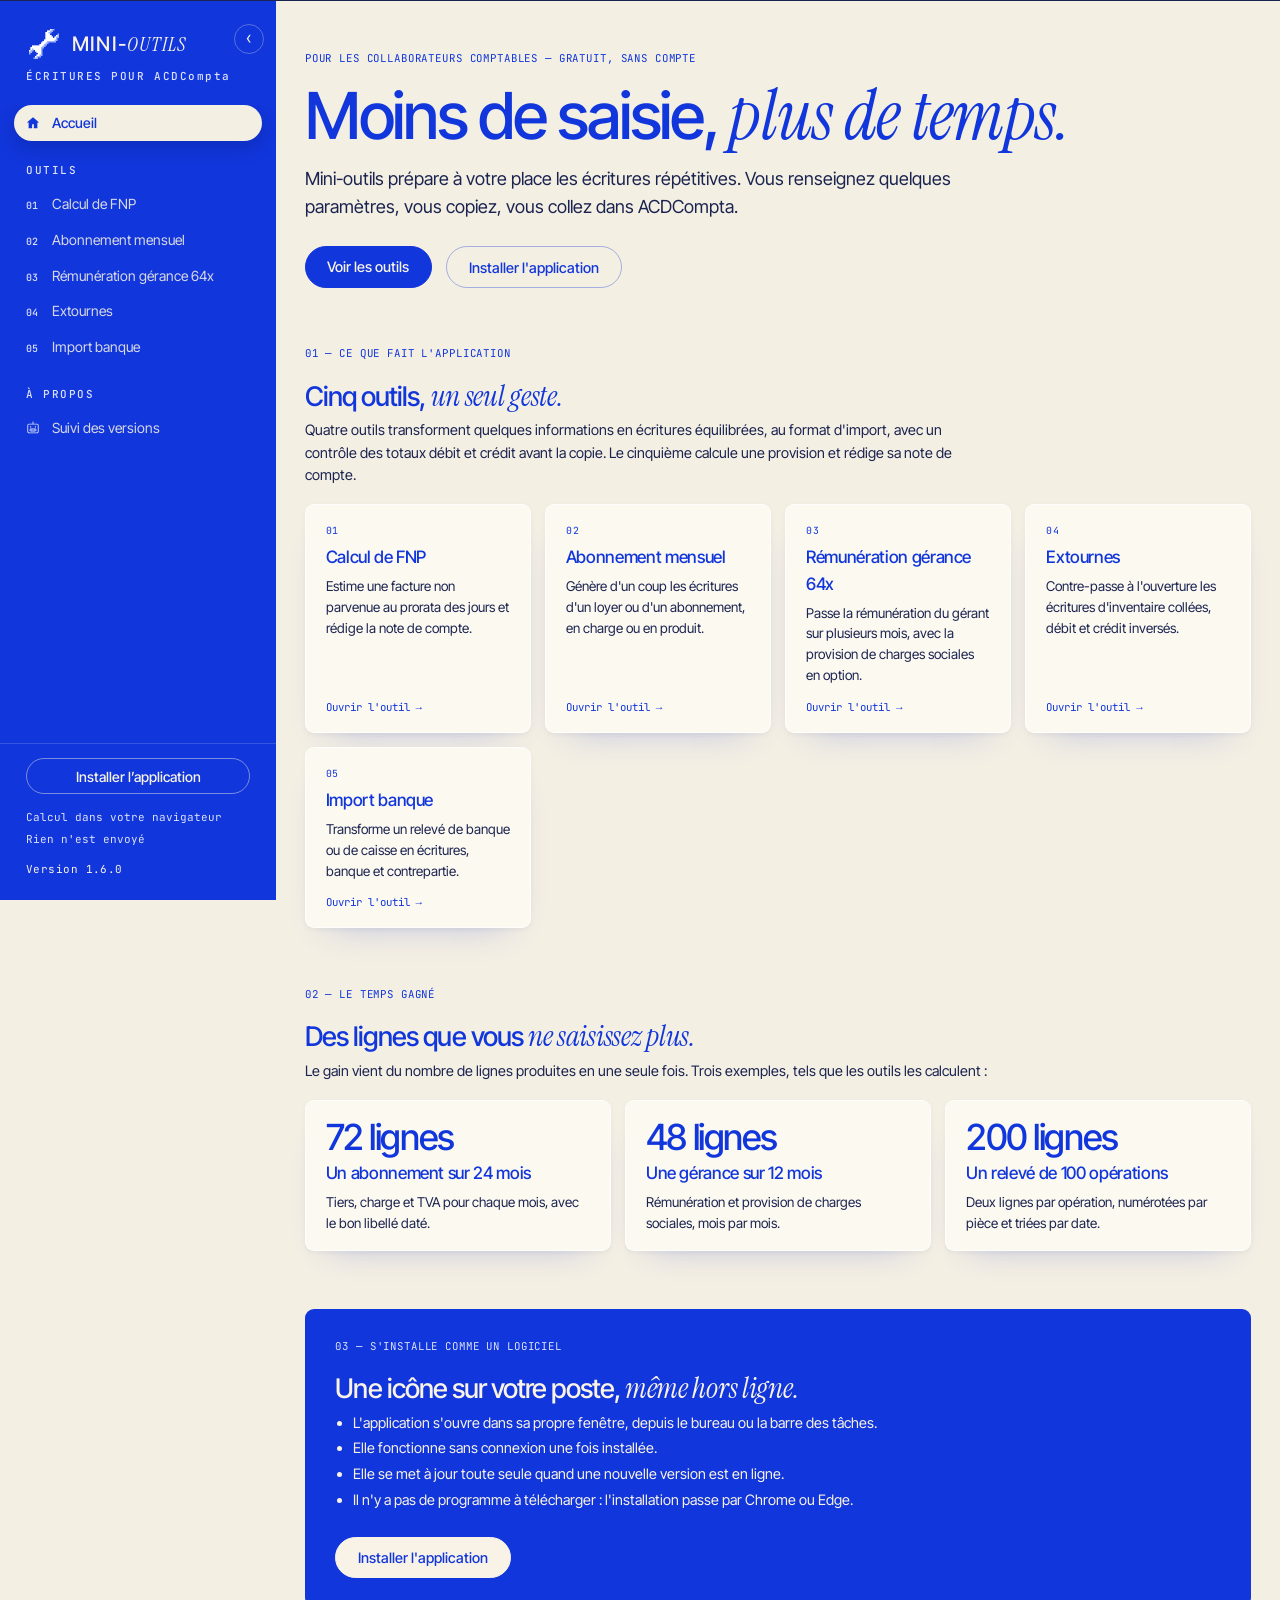
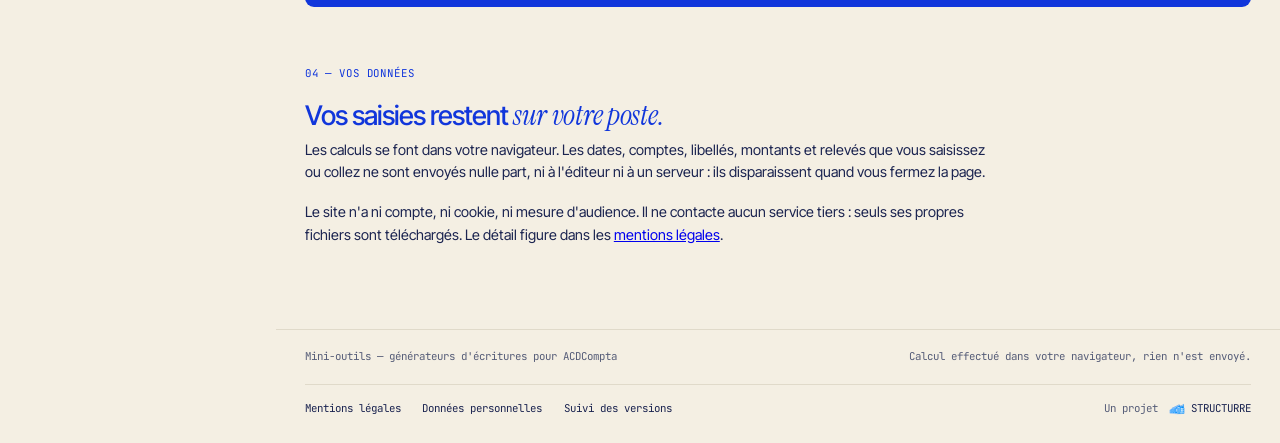
==== commit ebe45bc0: "Version 1.6.0 : pages d'information seulement sur téléphone Co-Authored-By: Claude Fable 5.2 <norepl" ====
--- a/index.html
+++ b/index.html
@@ -35,6 +35,7 @@
       <p class="eyebrow">01 — Ce que fait l'application</p>
       <h2>Cinq outils, <em>un seul geste.</em></h2>
       <p>Quatre outils transforment quelques informations en écritures équilibrées, au format d'import, avec un contrôle des totaux débit et crédit avant la copie. Le cinquième calcule une provision et rédige sa note de compte.</p>
+      <p class="mobile-seul"><strong>Les outils s'utilisent sur ordinateur :</strong> leurs tableaux d'écritures ne sont pas lisibles sur un téléphone. Vous trouverez ici leur présentation.</p>
       <div class="cartes">
         <a class="carte" href="fnp.html">
           <span class="num">01</span>
@@ -101,6 +102,7 @@
         <li>Elle se met à jour toute seule quand une nouvelle version est en ligne.</li>
         <li>Il n'y a pas de programme à télécharger : l'installation passe par Chrome ou Edge.</li>
       </ul>
+      <p class="mobile-seul">L'installation se fait depuis un ordinateur, avec Chrome ou Edge.</p>
       <div class="boutons">
         <button class="btn grand" type="button" data-installer="info-bas">Installer l'application</button>
         <span class="info-installer" id="info-bas" role="status" hidden></span>
--- a/commun.css
+++ b/commun.css
@@ -125,6 +125,7 @@
   background: var(--ink); pointer-events: none;
 }
 #barre-mobile { display: none; }
+.mobile-info, .mobile-seul { display: none; }
 #fond { display: none; }
 
 main { padding: 56px 0 72px; }
@@ -374,6 +375,16 @@
   }
   .conteneur { padding: 0 16px; }
   main { padding: 36px 0 48px; }
+
+  /* Téléphone : pages d'information seulement. Les outils disparaissent du menu,
+     leurs pages affichent un message, et l'accueil ne propose pas de les ouvrir. */
+  #menu .outil, #installer, #installer-info, [data-installer], .info-installer { display: none !important; }
+  body.page-outil main { display: none; }
+  body.page-outil .mobile-info { display: block; padding: 36px 0 48px; }
+  body.page-outil .site-footer .conteneur > span { display: none; }
+  .mobile-seul { display: block; }
+  a.carte { pointer-events: none; }
+  .carte .suite { display: none; }
   .panel { padding: 20px 18px; }
 }
 @media (prefers-reduced-motion: reduce) { * { transition: none !important; } }
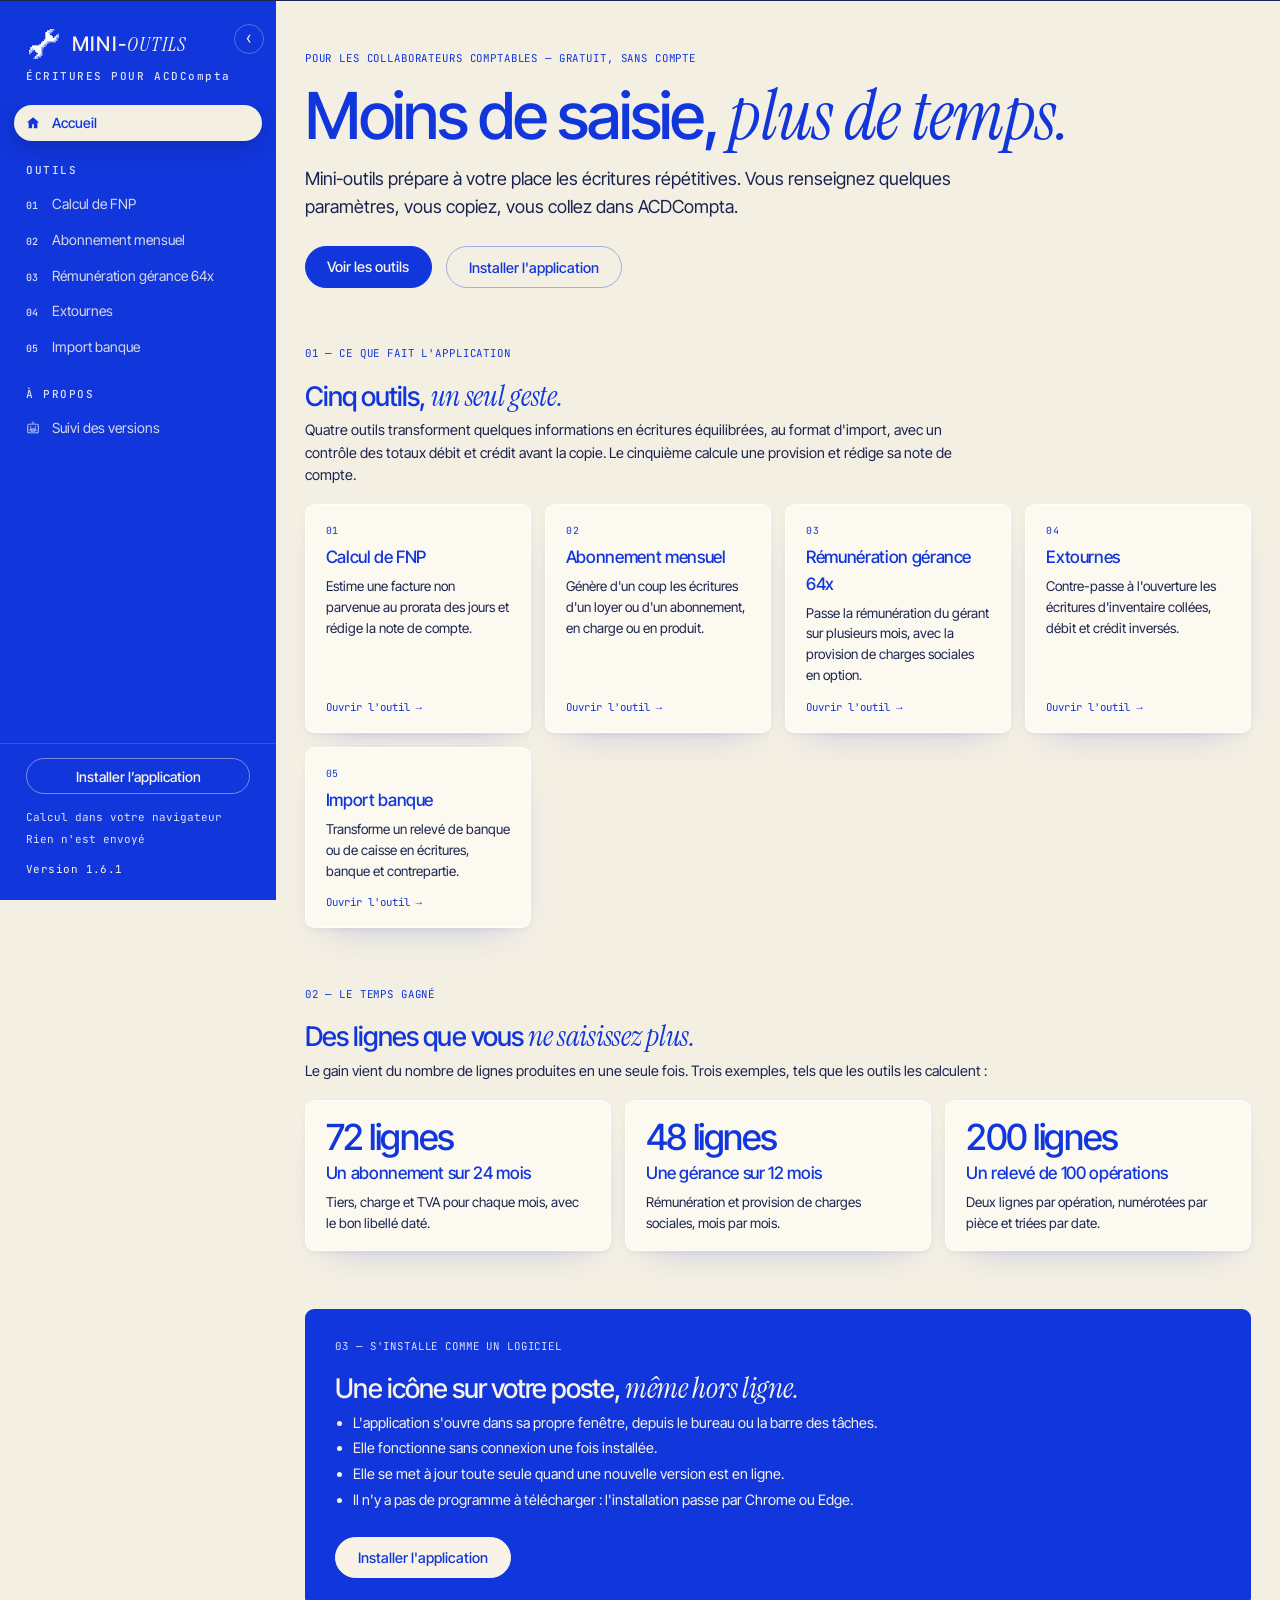
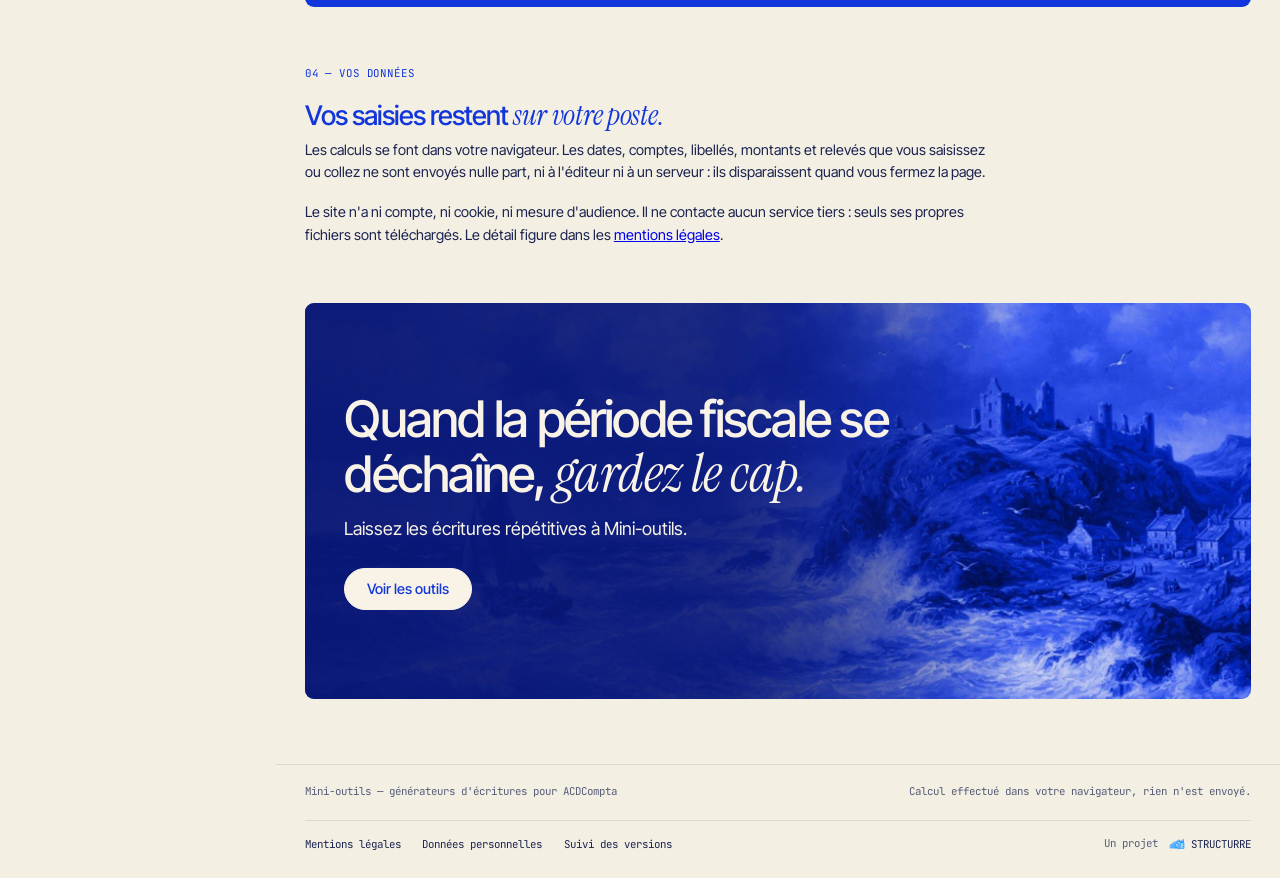
==== commit 7e12eee7: "Version 1.6.1 : bandeau final de la page d'accueil Co-Authored-By: Claude Fable 5.2 <noreply@anthrop" ====
--- a/index.html
+++ b/index.html
@@ -115,6 +115,16 @@
       <p>Les calculs se font dans votre navigateur. Les dates, comptes, libellés, montants et relevés que vous saisissez ou collez ne sont envoyés nulle part, ni à l'éditeur ni à un serveur : ils disparaissent quand vous fermez la page.</p>
       <p>Le site n'a ni compte, ni cookie, ni mesure d'audience. Il ne contacte aucun service tiers : seuls ses propres fichiers sont téléchargés. Le détail figure dans les <a href="mentions-legales.html#donnees">mentions légales</a>.</p>
     </section>
+
+    <section class="final">
+      <div class="final-texte">
+        <h2>Quand la période fiscale se déchaîne, <em>gardez le cap.</em></h2>
+        <p>Laissez les écritures répétitives à Mini-outils.</p>
+        <div class="boutons">
+          <a class="btn grand" href="#outils">Voir les outils</a>
+        </div>
+      </div>
+    </section>
   </div>
 </main>
 
--- a/commun.css
+++ b/commun.css
@@ -343,6 +343,24 @@
 .bandeau-bleu ul { margin: 0 0 6px; padding-left: 20px; max-width: 760px; }
 .bandeau-bleu li { margin: 0 0 4px; }
 
+/* Bandeau final de l'accueil : image de mer agitée reprise de capedinvisibilite.fr.
+   Le voile bleu à gauche garde le texte lisible sur la partie sombre de l'image. */
+.final {
+  position: relative; overflow: hidden; border-radius: 10px; min-height: 440px;
+  display: flex; align-items: center; padding: 48px 44px;
+  background: #1136DB url("images/fond-contact.jpg") center right / cover no-repeat;
+  color: var(--on-blue);
+}
+.final::before {
+  content: ""; position: absolute; inset: 0;
+  background: linear-gradient(90deg, rgba(8, 20, 110, .72) 0%, rgba(8, 20, 110, .45) 45%, rgba(8, 20, 110, 0) 75%);
+}
+.final-texte { position: relative; max-width: 620px; }
+.accueil .final h2 { color: var(--on-blue); font-size: clamp(34px, 4.6vw, 56px); line-height: 1.04; margin: 0 0 14px; }
+.accueil .final p { color: var(--on-blue); font-size: 20px; margin: 0; }
+.final .btn { background: var(--on-blue); color: var(--blue); border-color: var(--on-blue); }
+.final .btn:hover:not(:disabled) { background: var(--cream); border-color: var(--cream); color: var(--ink); }
+
 /* ---------- Pages de texte (mentions légales) ---------- */
 .conteneur.prose { max-width: 844px; margin: 0; }
 .prose h2 { font-size: 24px; font-weight: 500; letter-spacing: -0.03em; line-height: 1.15; color: var(--blue); margin: 40px 0 10px; scroll-margin-top: 24px; }
@@ -386,6 +404,8 @@
   a.carte { pointer-events: none; }
   .carte .suite { display: none; }
   .panel { padding: 20px 18px; }
+  .final { min-height: 360px; padding: 32px 22px; }
+  .final::before { background: rgba(8, 20, 110, .55); }
 }
 @media (prefers-reduced-motion: reduce) { * { transition: none !important; } }
 @media print {
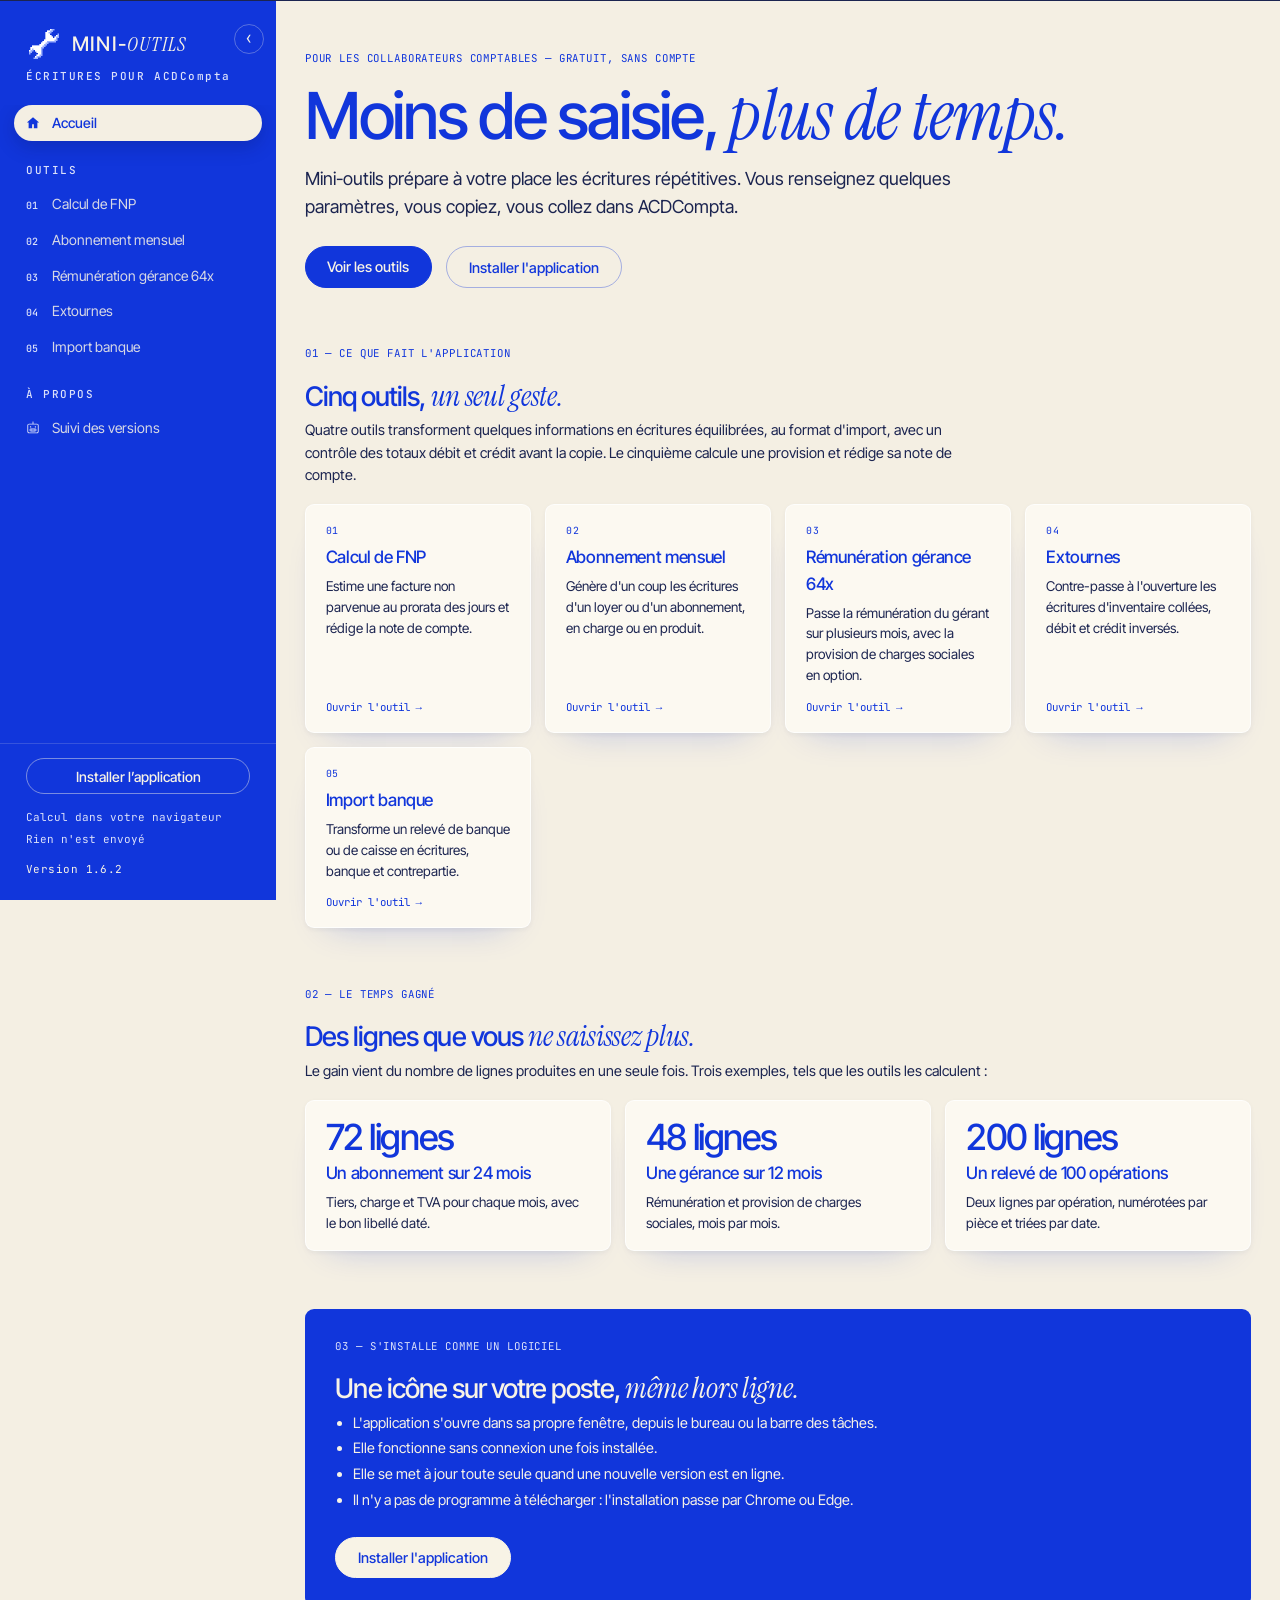
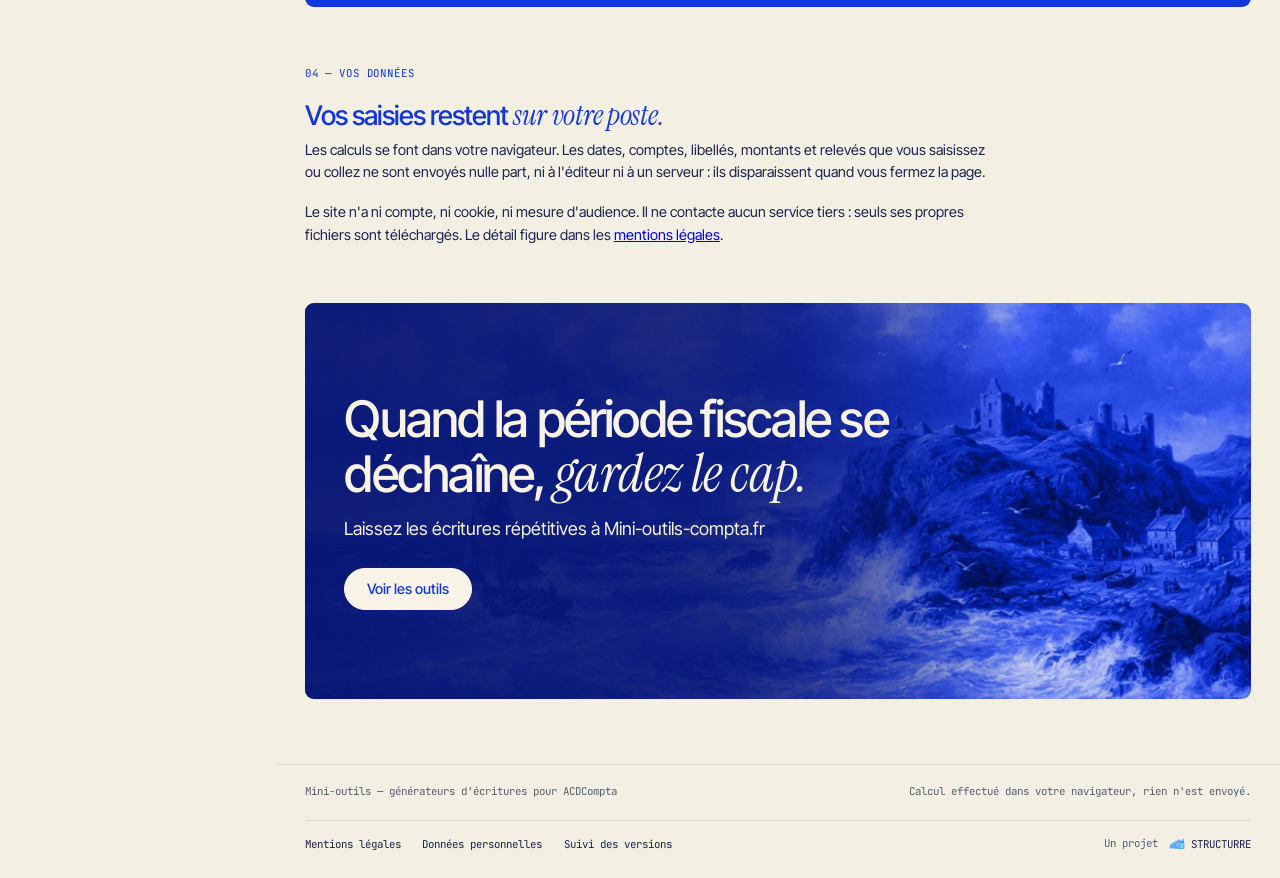
==== commit be8f368b: "Version 1.6.2 : le bandeau de l'accueil cite Mini-outils-compta.fr Co-Authored-By: Claude Fable 5.2 " ====
--- a/index.html
+++ b/index.html
@@ -119,7 +119,7 @@
     <section class="final">
       <div class="final-texte">
         <h2>Quand la période fiscale se déchaîne, <em>gardez le cap.</em></h2>
-        <p>Laissez les écritures répétitives à Mini-outils.</p>
+        <p>Laissez les écritures répétitives à Mini-outils-compta.fr</p>
         <div class="boutons">
           <a class="btn grand" href="#outils">Voir les outils</a>
         </div>
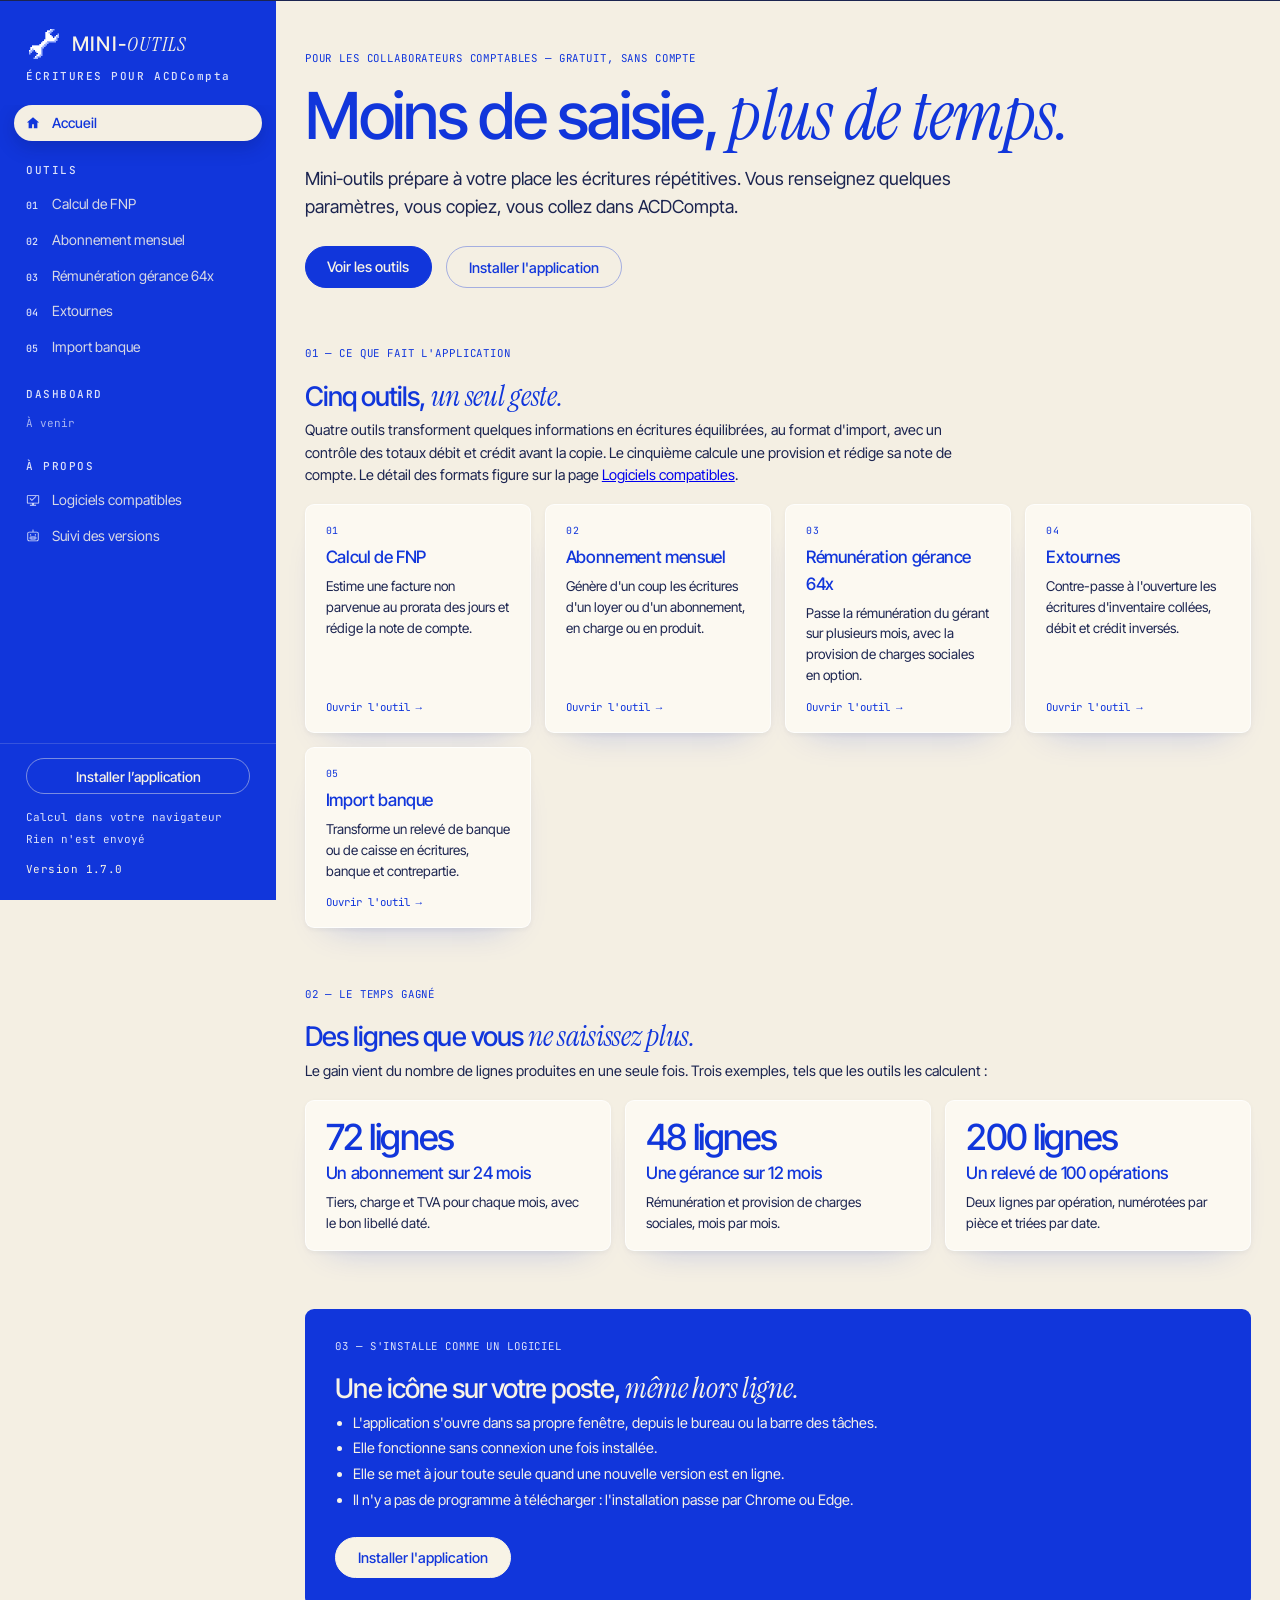
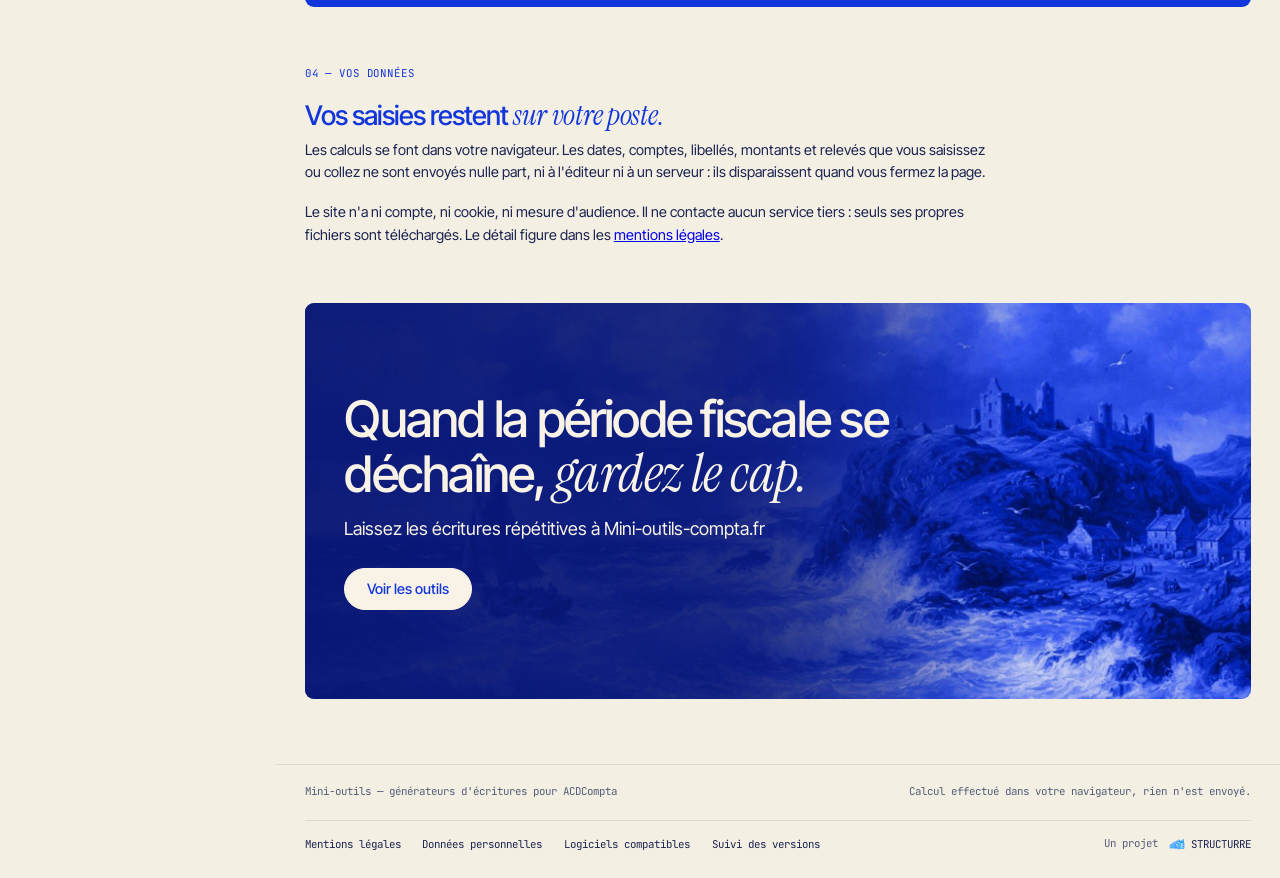
==== commit 918243a5: "Version 1.7.0 : logiciels compatibles, menu fixe, catégorie Dashboard Co-Authored-By: Claude Fable 5" ====
--- a/index.html
+++ b/index.html
@@ -34,7 +34,7 @@
     <section id="outils">
       <p class="eyebrow">01 — Ce que fait l'application</p>
       <h2>Cinq outils, <em>un seul geste.</em></h2>
-      <p>Quatre outils transforment quelques informations en écritures équilibrées, au format d'import, avec un contrôle des totaux débit et crédit avant la copie. Le cinquième calcule une provision et rédige sa note de compte.</p>
+      <p>Quatre outils transforment quelques informations en écritures équilibrées, au format d'import, avec un contrôle des totaux débit et crédit avant la copie. Le cinquième calcule une provision et rédige sa note de compte. Le détail des formats figure sur la page <a href="logiciels-compatibles.html">Logiciels compatibles</a>.</p>
       <p class="mobile-seul"><strong>Les outils s'utilisent sur ordinateur :</strong> leurs tableaux d'écritures ne sont pas lisibles sur un téléphone. Vous trouverez ici leur présentation.</p>
       <div class="cartes">
         <a class="carte" href="fnp.html">
--- a/commun.css
+++ b/commun.css
@@ -60,6 +60,7 @@
 .logo b { font-weight: inherit; }
 .logo span { font-family: var(--serif); font-style: italic; font-weight: 400; }
 #menu h2:not(:first-child) { margin-top: 22px; }
+.entree-vide { display: block; padding: 5px 12px; font-family: var(--mono); font-size: 11px; color: var(--on-blue-muted); opacity: .75; }
 .entree .num svg { display: block; width: 14px; height: 14px; position: relative; top: 2px; }
 /* Un nom de logiciel garde sa casse, même dans un libellé en majuscules. */
 .nom-propre { text-transform: none; }
@@ -95,26 +96,6 @@
 #installer:hover { background: var(--cream); color: var(--blue); border-color: var(--cream); }
 #menu .pied .version { display: block; margin-top: 8px; color: var(--on-blue); letter-spacing: .04em; text-decoration: none; }
 #menu .pied .version:hover { text-decoration: underline; text-underline-offset: 3px; }
-#replier {
-  position: absolute; top: 24px; right: 12px; width: 30px; height: 30px; padding: 0 0 2px;
-  border-radius: 50%; border: 1px solid rgba(248, 243, 230, .3); background: transparent; color: var(--on-blue);
-  font-family: var(--sans); font-size: 18px; line-height: 1; cursor: pointer; transition: background .15s;
-}
-#replier:hover { background: rgba(248, 243, 230, .14); }
-.logo { padding-right: 50px; }
-
-/* Menu replié : bande étroite avec le logo et les numéros (grand écran seulement) */
-@media (min-width: 821px) {
-  body { transition: grid-template-columns .2s ease; }
-  body.menu-replie { grid-template-columns: 64px minmax(0, 1fr); }
-  body.menu-replie .logo { padding: 24px 0 14px; justify-content: center; }
-  body.menu-replie .logo b, body.menu-replie .marque-sous, body.menu-replie #menu h2,
-  body.menu-replie .entree .lib, body.menu-replie #menu .pied { display: none; }
-  body.menu-replie #replier { position: static; margin: 0 auto 18px; flex: none; }
-  body.menu-replie #menu .defile { padding: 0 9px 12px; }
-  body.menu-replie .entree { justify-content: center; padding: 9px 0; }
-  body.menu-replie .entree .num { width: auto; font-size: 12px; }
-}
 /* Tout le contenu (hors menu) est affiché à 90 % de sa taille. */
 #contenu { min-width: 0; zoom: 0.9; }
 
@@ -371,6 +352,9 @@
 .version-bloc .numero { background: var(--blue); color: var(--on-blue); padding: 2px 12px; border-radius: 9999px; font-size: 13px; font-weight: 500; letter-spacing: 0; }
 .version-bloc ul { margin: 0; padding-left: 20px; }
 .version-bloc li { margin: 0 0 4px; }
+.prose .cadre-table { margin: 6px 0 14px; }
+.prose tbody td { font-family: var(--sans); font-size: 15px; white-space: normal; padding: 9px 16px 9px 0; border-bottom: 1px solid var(--line); vertical-align: top; }
+.prose tbody td:last-child { font-family: var(--mono); font-size: 13px; white-space: nowrap; }
 .prose .donnee { font-family: var(--mono); font-size: 14px; }
 
 @media (max-width: 1400px) {
@@ -379,7 +363,6 @@
 @media (max-width: 820px) {
   body { grid-template-columns: minmax(0, 1fr); }
   #menu { position: fixed; z-index: 40; inset: 0 auto 0 0; width: min(300px, 86vw); transform: translateX(-102%); transition: transform .25s ease; }
-  #replier { display: none; }
   body.menu-ouvert #menu { transform: none; box-shadow: 0 0 60px rgba(8, 20, 90, .5); }
   body.menu-ouvert #fond { display: block; position: fixed; z-index: 35; inset: 0; background: rgba(27, 36, 80, .35); }
   #barre-mobile {
